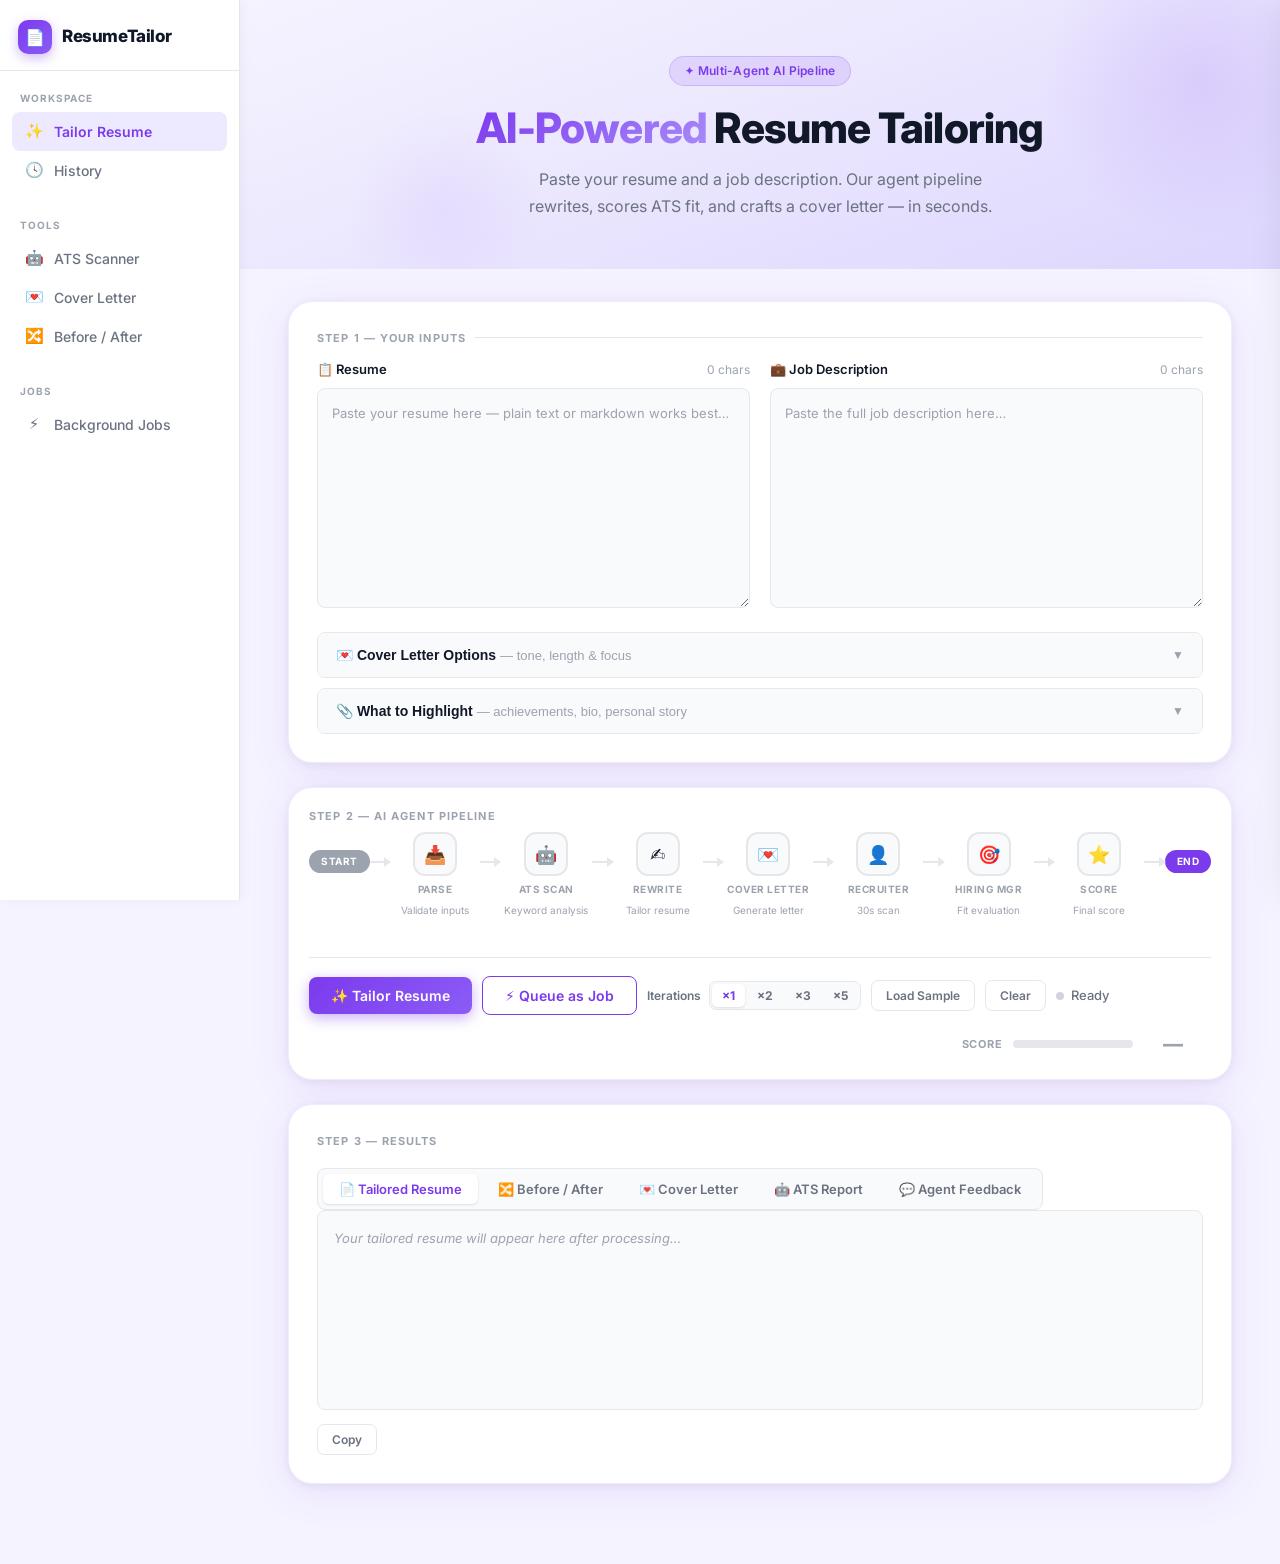
==== static/index.html @ a5aa5a24 "add" ====
<!DOCTYPE html>
<html lang="en">
<head>
  <meta charset="UTF-8" />
  <meta name="viewport" content="width=device-width, initial-scale=1.0" />
  <title>Resume Tailor — AI-Powered</title>
  <link rel="preconnect" href="https://fonts.googleapis.com" />
  <link href="https://fonts.googleapis.com/css2?family=Inter:wght@400;500;600;700;800&display=swap" rel="stylesheet" />
  <link rel="stylesheet" href="/static/style.css" />
  <style>
    /* Section label */
    .section-label { font-size: 11px; font-weight: 700; color: var(--text-3); text-transform: uppercase; letter-spacing: .1em; margin-bottom: 14px; display: flex; align-items: center; gap: 8px; }
    .section-label::after { content: ''; flex: 1; height: 1px; background: var(--border); }

    /* Input grid */
    .input-grid { display: grid; grid-template-columns: 1fr 1fr; gap: 20px; }
    .input-block { display: flex; flex-direction: column; gap: 8px; }
    .input-label { font-size: 13px; font-weight: 600; color: var(--text); display: flex; align-items: center; gap: 6px; }
    .input-hint { font-size: 12px; color: var(--text-3); margin-left: auto; font-weight: 400; }
    textarea {
      width: 100%; min-height: 220px; border: 1.5px solid var(--border); border-radius: var(--radius-sm);
      padding: 14px; font-size: 13px; font-family: inherit; line-height: 1.65; resize: vertical;
      transition: border-color .2s, box-shadow .2s; color: var(--text); background: var(--surface);
    }
    textarea:focus { outline: none; border-color: var(--border-focus); box-shadow: 0 0 0 3px rgba(79,70,229,.1); background: var(--white); }
    textarea::placeholder { color: var(--text-3); }
    textarea.invalid { border-color: var(--danger); }
    .char-hint { font-size: 11px; color: var(--text-3); text-align: right; }
    .field-error { font-size: 12px; color: var(--danger); font-weight: 500; }

    /* Materials accordion */
    .accordion { border: 1.5px solid var(--border); border-radius: var(--radius-sm); overflow: hidden; }
    .accordion-trigger {
      width: 100%; padding: 14px 18px; background: var(--surface);
      display: flex; align-items: center; justify-content: space-between;
      font-size: 14px; font-weight: 600; color: var(--text); cursor: pointer;
      border: none; text-align: left; transition: background .15s;
    }
    .accordion-trigger:hover { background: #ECEEF1; }
    .accordion-trigger .chevron { transition: transform .25s; font-size: 12px; color: var(--text-3); }
    .accordion-trigger.open .chevron { transform: rotate(180deg); }
    .accordion-body { display: none; padding: 16px 18px; border-top: 1px solid var(--border); background: var(--white); }
    .accordion-body.open { display: block; }
    .accordion-body textarea { min-height: 140px; }
    .materials-hint { font-size: 12px; color: var(--text-2); margin-bottom: 10px; line-height: 1.6; }

    /* Action bar */
    .action-bar { display: flex; align-items: center; gap: 14px; flex-wrap: wrap; }
    .action-bar-left { display: flex; align-items: center; gap: 10px; }
    .action-bar-right { margin-left: auto; display: flex; align-items: center; gap: 20px; }

    /* Status pill */
    .status-pill { display: flex; align-items: center; gap: 7px; font-size: 13px; font-weight: 500; color: var(--text-2); }
    .dot { width: 8px; height: 8px; border-radius: 50%; background: #D1D5DB; flex-shrink: 0; }
    .dot.running { background: var(--warning); animation: pulse 1s infinite; }
    .dot.done    { background: var(--success); }
    .dot.error   { background: var(--danger); }
    @keyframes pulse { 0%,100%{opacity:1} 50%{opacity:.35} }

    /* Score widget */
    .score-widget { display: flex; align-items: center; gap: 10px; }
    .score-widget-label { font-size: 11px; font-weight: 700; color: var(--text-3); text-transform: uppercase; letter-spacing: .08em; white-space: nowrap; }
    .score-track { width: 120px; height: 8px; background: var(--border); border-radius: 999px; overflow: hidden; }
    .score-fill { height: 100%; border-radius: 999px; transition: width .6s cubic-bezier(.4,0,.2,1), background .4s; }
    .score-num { font-size: 20px; font-weight: 800; min-width: 40px; text-align: right; }

    /* Pipeline */
    .pipeline-strip { display: flex; align-items: center; overflow-x: auto; padding: 4px 0 8px; gap: 0; scrollbar-width: none; }
    .pipeline-strip::-webkit-scrollbar { display: none; }
    .pnode { display: flex; flex-direction: column; align-items: center; gap: 6px; min-width: 90px; }
    .picon {
      width: 44px; height: 44px; border-radius: 12px;
      display: flex; align-items: center; justify-content: center; font-size: 18px;
      border: 2px solid var(--border); background: var(--surface);
      transition: all .3s ease; position: relative;
    }
    .pnode.running .picon { border-color: var(--warning); background: #FFFBEB; animation: glow 1.2s infinite; }
    .pnode.done    .picon { border-color: var(--success); background: var(--success-light); }
    .pnode.error   .picon { border-color: var(--danger);  background: var(--danger-light); }
    @keyframes glow { 0%,100%{box-shadow:0 0 0 4px rgba(245,158,11,.15)} 50%{box-shadow:0 0 0 10px rgba(245,158,11,.06)} }
    .picon::after {
      content:''; position:absolute; top:-6px; right:-6px;
      width:16px; height:16px; border-radius:50%; font-size:9px;
      display:flex; align-items:center; justify-content:center; opacity:0; transition:opacity .2s;
    }
    .pnode.done  .picon::after { content:'✓'; background:var(--success); color:#fff; font-weight:800; opacity:1; display:flex; }
    .pnode.error .picon::after { content:'✕'; background:var(--danger);  color:#fff; font-weight:800; opacity:1; display:flex; }
    .plabel { font-size: 10px; font-weight: 700; color: var(--text-3); text-align: center; text-transform: uppercase; letter-spacing: .05em; transition: color .3s; }
    .psub   { font-size: 10px; color: var(--text-3); text-align: center; min-height: 28px; padding: 0 4px; line-height: 1.4; transition: color .3s; }
    .pnode.running .plabel, .pnode.running .psub { color: var(--warning); }
    .pnode.done    .plabel { color: var(--success); }
    .parrow { flex: 1; min-width: 16px; display: flex; align-items: center; padding-bottom: 40px; }
    .parrow-line { width: 100%; height: 2px; background: var(--border); position: relative; transition: background .4s; }
    .parrow-line.active { background: var(--success); }
    .parrow-line::after { content:''; position:absolute; right:-1px; top:50%; transform:translateY(-50%); border-top:5px solid transparent; border-bottom:5px solid transparent; border-left:7px solid var(--border); transition:border-left-color .4s; }
    .parrow-line.active::after { border-left-color: var(--success); }
    .pcap { font-size: 10px; font-weight: 700; color: #fff; background: #9CA3AF; padding: 4px 12px; border-radius: 999px; letter-spacing: .05em; margin-bottom: 40px; white-space: nowrap; }
    .pcap.end { background: var(--primary); }

    /* Results */
    .results-header { display: flex; align-items: center; justify-content: space-between; margin-bottom: 18px; flex-wrap: wrap; gap: 10px; }

    /* Tabs */
    .tabs { display: flex; gap: 4px; flex-wrap: wrap; background: var(--surface); padding: 5px; border-radius: var(--radius-sm); border: 1px solid var(--border); width: fit-content; }
    .tab { padding: 7px 16px; font-size: 13px; font-weight: 600; cursor: pointer; border-radius: 6px; color: var(--text-2); background: none; border: none; font-family: inherit; transition: all .15s; }
    .tab.active { background: var(--white); color: var(--primary); box-shadow: var(--shadow-sm); }
    .tab:hover:not(.active) { color: var(--text); }
    .tab-panel { display: none; }
    .tab-panel.active { display: flex; flex-direction: column; gap: 14px; }

    /* Full-height content box for resume output */
    #resumeOutput { min-height: 200px; }

    /* Skeleton loading */
    .skeleton { background: linear-gradient(90deg,var(--border) 25%,var(--surface) 50%,var(--border) 75%); background-size: 200% 100%; animation: shimmer 1.4s infinite; border-radius: 4px; }
    @keyframes shimmer { 0%{background-position:200% 0} 100%{background-position:-200% 0} }
    .skeleton-line { height: 14px; margin-bottom: 10px; }
    .skeleton-line.short { width: 40%; }

    /* ATS sections grid */
    .ats-sections { display: grid; grid-template-columns: 1fr 1fr; gap: 16px; }
    .ats-section-label { font-size: 11px; font-weight: 700; text-transform: uppercase; letter-spacing: .08em; color: var(--text-3); margin-bottom: 8px; }
    .ats-score-big { font-size: 48px; font-weight: 800; line-height: 1; }
    .ats-score-meta { font-size: 12px; color: var(--text-3); font-weight: 600; margin-top: 2px; }
    .ats-bar-wrap { flex: 1; }
    .ats-bar-track { height: 12px; background: var(--border); border-radius: 999px; overflow: hidden; margin-bottom: 6px; }
    .ats-bar-fill  { height: 100%; border-radius: 999px; transition: width .6s; }
    .ats-bar-msg   { font-size: 12px; color: var(--text-2); }

    /* Inline select */
    .inline-select {
      width: 100%; padding: 9px 12px; border: 1.5px solid var(--border); border-radius: var(--radius-sm);
      font-size: 13px; font-family: inherit; font-weight: 500; color: var(--text);
      background: var(--surface); cursor: pointer; transition: border-color .15s;
      appearance: none; background-image: url("data:image/svg+xml,%3Csvg xmlns='http://www.w3.org/2000/svg' width='12' height='12' viewBox='0 0 12 12'%3E%3Cpath fill='%239CA3AF' d='M6 8L1 3h10z'/%3E%3C/svg%3E");
      background-repeat: no-repeat; background-position: right 12px center;
    }
    .inline-select:focus { outline: none; border-color: var(--primary); box-shadow: 0 0 0 3px rgba(124,58,237,.1); }

    /* Inline text input */
    .inline-input {
      width: 100%; padding: 9px 12px; border: 1.5px solid var(--border); border-radius: var(--radius-sm);
      font-size: 13px; font-family: inherit; color: var(--text); background: var(--surface);
      transition: border-color .15s, box-shadow .15s; margin-top: 8px;
    }
    .inline-input:focus { outline: none; border-color: var(--primary); box-shadow: 0 0 0 3px rgba(124,58,237,.1); background: var(--white); }
    .inline-input::placeholder { color: var(--text-3); }

    /* Chip row */
    .chip-row { display: flex; flex-wrap: wrap; gap: 6px; margin-bottom: 8px; }
    .chip-btn {
      padding: 4px 12px; border-radius: 999px; font-size: 12px; font-weight: 600;
      border: 1.5px solid var(--border); background: var(--surface); color: var(--text-2);
      cursor: pointer; transition: all .15s; font-family: inherit;
    }
    .chip-btn:hover { background: var(--primary-light); color: var(--primary); border-color: rgba(124,58,237,.3); }

    /* Secondary button */
    .btn-secondary {
      background: var(--white); color: var(--primary);
      border: 1.5px solid var(--primary); box-shadow: none;
    }
    .btn-secondary:hover:not(:disabled) { background: var(--primary-light); transform: translateY(-1px); }

    /* Iterations control */
    .iter-ctrl { display: flex; align-items: center; gap: 8px; }
    .iter-label { font-size: 12px; font-weight: 600; color: var(--text-2); white-space: nowrap; }
    .seg-ctrl-sm {
      display: flex; background: var(--surface); border: 1.5px solid var(--border);
      border-radius: 7px; padding: 2px; gap: 2px;
    }
    .seg-sm {
      padding: 4px 10px; font-size: 12px; font-weight: 700; font-family: inherit;
      border: none; border-radius: 5px; cursor: pointer; color: var(--text-2);
      background: none; transition: all .15s;
    }
    .seg-sm.active { background: var(--white); color: var(--primary); box-shadow: var(--shadow-sm); }
    .seg-sm:hover:not(.active) { color: var(--text); }

    /* Iteration progress */
    .iter-progress { display: flex; align-items: center; gap: 10px; }
    .iter-progress span { font-size: 12px; font-weight: 700; color: var(--primary); }
    .iter-dots { display: flex; gap: 5px; }
    .iter-dot {
      width: 10px; height: 10px; border-radius: 50%;
      background: var(--border); border: 2px solid var(--border);
      transition: all .3s;
    }
    .iter-dot.done    { background: var(--primary); border-color: var(--primary); }
    .iter-dot.active  { background: var(--warning); border-color: var(--warning); animation: pulse 1s infinite; }
    .iter-dot.running { background: var(--warning); border-color: var(--warning); animation: pulse 1s infinite; }
    .iter-dot.pending { background: var(--border); border-color: var(--border); }
    .iter-progress-label { font-size: 12px; font-weight: 700; color: var(--primary); white-space: nowrap; }
    .iter-progress-dots { display: flex; gap: 5px; align-items: center; }

    /* Jobs panel */
    .jobs-panel {
      position: fixed; right: 0; top: 0; height: 100vh; width: 380px;
      background: var(--white); z-index: 600;
      box-shadow: -8px 0 40px rgba(0,0,0,.12);
      display: flex; flex-direction: column;
      transform: translateX(105%); transition: transform .3s cubic-bezier(.4,0,.2,1);
    }
    .jobs-panel.open { transform: translateX(0); }
    .jobs-overlay {
      display: none; position: fixed; inset: 0; background: rgba(0,0,0,.25);
      z-index: 590; backdrop-filter: blur(2px);
    }
    .jobs-overlay.open { display: block; }
    .jobs-panel-head {
      display: flex; align-items: center; justify-content: space-between;
      padding: 20px 20px 16px; border-bottom: 1px solid var(--border); flex-shrink: 0;
    }
    .jobs-list { flex: 1; overflow-y: auto; padding: 14px; display: flex; flex-direction: column; gap: 10px; }
    .jobs-empty { font-size: 13px; color: var(--text-3); text-align: center; padding: 40px 0; }
    .jobs-badge {
      margin-left: auto; background: var(--primary); color: #fff;
      font-size: 11px; font-weight: 700; padding: 1px 7px; border-radius: 999px;
    }

    /* Job card */
    .job-card {
      border: 1.5px solid var(--border); border-radius: var(--radius-sm);
      padding: 12px 14px; display: flex; flex-direction: column; gap: 8px;
      transition: border-color .15s;
    }
    .job-card.running { border-color: var(--warning); }
    .job-card.done    { border-color: var(--primary); }
    .job-card.failed  { border-color: var(--danger); }
    .job-card-head { display: flex; align-items: center; gap: 8px; }
    .job-status-dot { width: 8px; height: 8px; border-radius: 50%; flex-shrink: 0; }
    .job-status-dot.queued    { background: #9CA3AF; }
    .job-status-dot.running   { background: var(--warning); animation: pulse 1s infinite; }
    .job-status-dot.done      { background: var(--primary); }
    .job-status-dot.failed    { background: var(--danger); }
    .job-status-dot.cancelled { background: #9CA3AF; }
    .job-label { font-size: 12px; font-weight: 600; color: var(--text); flex: 1; overflow: hidden; text-overflow: ellipsis; white-space: nowrap; }
    .job-dismiss { background: none; border: none; cursor: pointer; color: var(--text-3); font-size: 13px; padding: 0 2px; }
    .job-dismiss:hover { color: var(--text); }
    .job-meta { font-size: 11px; color: var(--text-3); display: flex; gap: 10px; flex-wrap: wrap; }
    .job-iter-track { height: 4px; background: var(--border); border-radius: 999px; overflow: hidden; }
    .job-iter-fill  { height: 100%; background: var(--primary); border-radius: 999px; transition: width .4s; }
    .job-score { font-size: 13px; font-weight: 800; color: var(--primary); }
    .job-error { font-size: 11px; color: var(--danger); }
    .job-time  { font-size: 11px; color: var(--text-3); }
    .job-actions { display: flex; gap: 6px; }

    /* Score tier */
    .score-tier {
      font-size: 11px; font-weight: 700; padding: 2px 9px; border-radius: 999px;
      letter-spacing: .04em; white-space: nowrap;
    }
    .tier-weak   { background: var(--danger-light);  color: #991B1B; }
    .tier-fair   { background: var(--warning-light); color: #92400E; }
    .tier-good   { background: #DCFCE7; color: #166534; }
    .tier-strong { background: var(--success-light); color: #065F46; }

    /* Mobile hamburger */
    .hamburger {
      display: none; position: fixed; top: 14px; left: 14px; z-index: 500;
      width: 40px; height: 40px; border-radius: var(--radius-sm);
      background: var(--white); border: 1px solid var(--border);
      box-shadow: var(--shadow-sm); cursor: pointer;
      align-items: center; justify-content: center; font-size: 18px;
    }
    .sidebar-overlay {
      display: none; position: fixed; inset: 0; background: rgba(0,0,0,.3);
      z-index: 190; backdrop-filter: blur(2px);
    }
    .sidebar-overlay.open { display: block; }

    @media (max-width: 900px) {
      .hamburger { display: flex; }
      .sidebar { transform: translateX(-100%); transition: transform .25s; }
      .sidebar.open { transform: translateX(0); }
    }

    @media (max-width: 768px) {
      .input-grid, .ats-sections { grid-template-columns: 1fr; }
      .page { padding: 20px 16px 60px; }
    }

    /* ── PDF Modal ── */
    .modal-backdrop {
      display: none;
      position: fixed; inset: 0; z-index: 1000;
      background: rgba(0,0,0,.45);
      backdrop-filter: blur(3px);
      align-items: center; justify-content: center;
    }
    .modal-backdrop.open { display: flex; }

    .modal-box {
      background: var(--white);
      border-radius: var(--radius-xl);
      box-shadow: 0 24px 64px rgba(0,0,0,.18);
      width: 560px; max-width: calc(100vw - 32px);
      overflow: hidden;
      animation: modalIn .2s ease;
    }
    @keyframes modalIn { from { transform: translateY(12px); opacity:0; } to { transform: none; opacity:1; } }

    .modal-header {
      display: flex; align-items: center; justify-content: space-between;
      padding: 20px 24px 16px;
      border-bottom: 1px solid var(--border);
    }
    .modal-title { font-size: 16px; font-weight: 700; color: var(--text); }
    .modal-close {
      width: 30px; height: 30px; border-radius: 8px;
      background: none; border: none; cursor: pointer;
      font-size: 14px; color: var(--text-3);
      display: flex; align-items: center; justify-content: center;
      transition: background .15s;
    }
    .modal-close:hover { background: var(--surface); color: var(--text); }

    .modal-body { padding: 20px 24px; }
    .modal-footer {
      display: flex; justify-content: flex-end; gap: 10px;
      padding: 14px 24px;
      border-top: 1px solid var(--border);
      background: var(--surface);
    }

    .opt-grid { display: grid; grid-template-columns: 1fr 1fr; gap: 20px; }
    .opt-block { display: flex; flex-direction: column; gap: 8px; }
    .opt-label { font-size: 12px; font-weight: 700; color: var(--text-2); text-transform: uppercase; letter-spacing: .06em; }

    /* Style cards */
    .style-cards { display: flex; gap: 10px; }
    .style-card {
      flex: 1; display: flex; flex-direction: column; align-items: center; gap: 6px;
      padding: 10px 8px; border-radius: var(--radius-sm);
      border: 2px solid var(--border); cursor: pointer;
      font-size: 12px; font-weight: 600; color: var(--text-2);
      transition: all .15s;
    }
    .style-card:hover { border-color: var(--primary); color: var(--primary); }
    .style-card.active { border-color: var(--primary); color: var(--primary); background: var(--primary-light); }
    .style-preview {
      width: 48px; height: 36px; border-radius: 4px;
      border: 1px solid var(--border);
    }
    .classic-prev { background: linear-gradient(to bottom, #EEF2FF 30%, white 30%); }
    .modern-prev  { background: linear-gradient(to bottom, #EDE9FE 30%, white 30%); }
    .minimal-prev { background: linear-gradient(to bottom, #F3F4F6 30%, white 30%); }

    /* Color swatches */
    .color-swatches { display: flex; flex-wrap: wrap; gap: 8px; align-items: center; }
    .swatch {
      width: 28px; height: 28px; border-radius: 50%;
      cursor: pointer; border: 2.5px solid transparent;
      transition: transform .15s, border-color .15s;
      flex-shrink: 0;
    }
    .swatch:hover { transform: scale(1.15); }
    .swatch.active { border-color: var(--text); transform: scale(1.1); }
    .swatch-custom {
      background: linear-gradient(135deg, #ff0080, #ff8c00, #40e0d0);
      position: relative; overflow: hidden;
    }
    .swatch-custom input[type="color"] {
      position: absolute; inset: 0; opacity: 0; cursor: pointer; width: 100%; height: 100%;
    }

    /* Segmented control */
    .seg-ctrl {
      display: flex; background: var(--surface); border: 1.5px solid var(--border);
      border-radius: var(--radius-sm); padding: 3px; gap: 2px;
    }
    .seg {
      flex: 1; padding: 5px 4px; font-size: 12px; font-weight: 600; font-family: inherit;
      border: none; border-radius: 5px; cursor: pointer; color: var(--text-2);
      background: none; transition: all .15s;
    }
    .seg:hover:not(.active) { color: var(--text); background: rgba(0,0,0,.04); }
    .seg.active { background: var(--white); color: var(--primary); box-shadow: var(--shadow-sm); }
  </style>
</head>
<body>

<button class="hamburger" onclick="toggleSidebar()" aria-label="Menu">☰</button>
<div class="sidebar-overlay" id="sidebarOverlay" onclick="toggleSidebar()"></div>

<!-- Sidebar -->
<aside class="sidebar" id="mainSidebar">
  <a class="sidebar-logo" href="/">
    <div class="sidebar-logo-icon">📄</div>
    ResumeTailor
  </a>

  <div class="sidebar-section">
    <div class="sidebar-section-label">Workspace</div>
    <a href="/" class="sidebar-link active">
      <span class="icon">✨</span> Tailor Resume
    </a>
    <a href="/history-page" class="sidebar-link">
      <span class="icon">🕓</span> History
    </a>
  </div>

  <div class="sidebar-section">
    <div class="sidebar-section-label">Tools</div>
    <div class="sidebar-link">
      <span class="icon">🤖</span> ATS Scanner
    </div>
    <div class="sidebar-link">
      <span class="icon">💌</span> Cover Letter
    </div>
    <div class="sidebar-link">
      <span class="icon">🔀</span> Before / After
    </div>
  </div>

  <div class="sidebar-section">
    <div class="sidebar-section-label">Jobs</div>
    <div class="sidebar-link" onclick="toggleJobsPanel()" id="jobsSidebarLink">
      <span class="icon">⚡</span> Background Jobs
      <span class="jobs-badge" id="jobsBadge" style="display:none;">0</span>
    </div>
  </div>
</aside>

<!-- Main -->
<div class="main">

  <!-- Hero -->
  <div class="hero-section">
    <div class="hero-badge">✦ Multi-Agent AI Pipeline</div>
    <h1 class="hero-title">
      <span class="gradient">AI-Powered</span> Resume Tailoring
    </h1>
    <p class="hero-sub">Paste your resume and a job description. Our agent pipeline rewrites, scores ATS fit, and crafts a cover letter — in seconds.</p>
  </div>

  <div class="page-content">

  <!-- Inputs -->
  <div class="card">
    <div class="section-label">Step 1 — Your Inputs</div>
    <div class="input-grid">
      <div class="input-block">
        <label class="input-label">
          📋 Resume
          <span class="input-hint" id="resumeCount">0 chars</span>
        </label>
        <textarea id="resumeInput" placeholder="Paste your resume here — plain text or markdown works best…" oninput="countChars('resumeInput','resumeCount')"></textarea>
        <span class="field-error" id="resumeErr"></span>
      </div>
      <div class="input-block">
        <label class="input-label">
          💼 Job Description
          <span class="input-hint" id="jdCount">0 chars</span>
        </label>
        <textarea id="jdInput" placeholder="Paste the full job description here…" oninput="countChars('jdInput','jdCount')"></textarea>
        <span class="field-error" id="jdErr"></span>
      </div>
    </div>

    <div style="margin-top: 16px; display:flex; flex-direction:column; gap:10px;">

      <!-- Cover letter intent -->
      <div class="accordion">
        <button class="accordion-trigger" id="clTrigger" onclick="toggleAccordion('clTrigger','clBody')">
          <span>💌 Cover Letter Options <span style="font-weight:400;color:var(--text-3);font-size:13px;">— tone, length & focus</span></span>
          <span class="chevron">▼</span>
        </button>
        <div class="accordion-body" id="clBody">
          <div style="display:grid;grid-template-columns:1fr 1fr;gap:14px;margin-bottom:12px;">
            <div class="input-block">
              <label class="input-label">Tone</label>
              <select id="clTone" class="inline-select">
                <option value="professional">Professional</option>
                <option value="conversational">Conversational</option>
                <option value="concise">Concise &amp; Direct</option>
              </select>
            </div>
            <div class="input-block">
              <label class="input-label">Length</label>
              <select id="clLength" class="inline-select">
                <option value="standard">Standard (200–300 words)</option>
                <option value="brief">Brief (150–200 words)</option>
                <option value="detailed">Detailed (350–450 words)</option>
              </select>
            </div>
          </div>
          <div class="input-block">
            <label class="input-label">What to Emphasize <span class="input-hint">optional</span></label>
            <div class="chip-row" id="emphasisChips">
              <button class="chip-btn" onclick="addEmphasis('Leadership experience')">Leadership experience</button>
              <button class="chip-btn" onclick="addEmphasis('Cost savings & efficiency')">Cost savings</button>
              <button class="chip-btn" onclick="addEmphasis('Remote work track record')">Remote work</button>
              <button class="chip-btn" onclick="addEmphasis('Cross-functional collaboration')">Cross-functional</button>
              <button class="chip-btn" onclick="addEmphasis('Technical depth & architecture')">Technical depth</button>
            </div>
            <input type="text" id="emphasisInput" class="inline-input" placeholder="e.g. My experience scaling systems to 10M users…" maxlength="300">
          </div>
        </div>
      </div>

      <!-- Additional materials -->
      <div class="accordion">
        <button class="accordion-trigger" id="matTrigger" onclick="toggleAccordion('matTrigger','matBody')">
          <span>📎 What to Highlight <span style="font-weight:400;color:var(--text-3);font-size:13px;">— achievements, bio, personal story</span></span>
          <span class="chevron">▼</span>
        </button>
        <div class="accordion-body" id="matBody">
          <div class="chip-row" style="margin-bottom:10px;">
            <button class="chip-btn" onclick="addMaterial('I led a team that reduced infrastructure costs by 40%.')">Cost reduction</button>
            <button class="chip-btn" onclick="addMaterial('I have 5 years of experience leading distributed teams across 3 time zones.')">Team leadership</button>
            <button class="chip-btn" onclick="addMaterial('My work was featured in TechCrunch and scaled to 1M users in 6 months.')">Notable achievement</button>
          </div>
          <textarea id="materialsInput" placeholder="Add anything that helps personalize your cover letter: a short bio, career highlights, personal statement, or specific achievements…" oninput="countChars('materialsInput','matCount')"></textarea>
          <div class="char-hint" id="matCount" style="margin-top:5px;">0 chars</div>
        </div>
      </div>

    </div>
  </div>

  <!-- Pipeline -->
  <div class="card card-sm">
    <div style="display:flex;align-items:center;justify-content:space-between;margin-bottom:4px;">
      <div class="section-label" style="margin-bottom:0;">Step 2 — AI Agent Pipeline</div>
      <div class="iter-progress" id="iterProgress" style="display:none;">
        <span id="iterProgressText"></span>
        <div class="iter-dots" id="iterDots"></div>
      </div>
    </div>
    <div class="pipeline-strip">
      <div class="pcap">START</div>
      <div class="parrow"><div class="parrow-line" id="arrow-0"></div></div>
      <div class="pnode" id="node-parse_inputs">
        <div class="picon">📥</div>
        <div class="plabel">Parse</div>
        <div class="psub" id="sub-parse_inputs">Validate inputs</div>
      </div>
      <div class="parrow"><div class="parrow-line" id="arrow-1"></div></div>
      <div class="pnode" id="node-ats_simulate">
        <div class="picon">🤖</div>
        <div class="plabel">ATS Scan</div>
        <div class="psub" id="sub-ats_simulate">Keyword analysis</div>
      </div>
      <div class="parrow"><div class="parrow-line" id="arrow-2"></div></div>
      <div class="pnode" id="node-rewrite_resume">
        <div class="picon">✍️</div>
        <div class="plabel">Rewrite</div>
        <div class="psub" id="sub-rewrite_resume">Tailor resume</div>
      </div>
      <div class="parrow"><div class="parrow-line" id="arrow-3"></div></div>
      <div class="pnode" id="node-write_cover_letter">
        <div class="picon">💌</div>
        <div class="plabel">Cover Letter</div>
        <div class="psub" id="sub-write_cover_letter">Generate letter</div>
      </div>
      <div class="parrow"><div class="parrow-line" id="arrow-4"></div></div>
      <div class="pnode" id="node-recruiter_review">
        <div class="picon">👤</div>
        <div class="plabel">Recruiter</div>
        <div class="psub" id="sub-recruiter_review">30s scan</div>
      </div>
      <div class="parrow"><div class="parrow-line" id="arrow-5"></div></div>
      <div class="pnode" id="node-hiring_manager_review">
        <div class="picon">🎯</div>
        <div class="plabel">Hiring Mgr</div>
        <div class="psub" id="sub-hiring_manager_review">Fit evaluation</div>
      </div>
      <div class="parrow"><div class="parrow-line" id="arrow-6"></div></div>
      <div class="pnode" id="node-score_output">
        <div class="picon">⭐</div>
        <div class="plabel">Score</div>
        <div class="psub" id="sub-score_output">Final score</div>
      </div>
      <div class="parrow"><div class="parrow-line" id="arrow-7"></div></div>
      <div class="pcap end">END</div>
    </div>

    <div class="action-bar" style="margin-top: 18px; padding-top: 18px; border-top: 1px solid var(--border);">
      <div class="action-bar-left">
        <button class="btn btn-primary" id="tailorBtn" onclick="tailor()">✨ Tailor Resume</button>
        <button class="btn btn-secondary" id="queueBtn" onclick="queueJob()" title="Run in background — lets you start another job simultaneously">⚡ Queue as Job</button>
        <div class="iter-ctrl">
          <span class="iter-label">Iterations</span>
          <div class="seg-ctrl-sm">
            <button class="seg-sm active" data-val="1" onclick="selectIter(this)">×1</button>
            <button class="seg-sm" data-val="2" onclick="selectIter(this)">×2</button>
            <button class="seg-sm" data-val="3" onclick="selectIter(this)">×3</button>
            <button class="seg-sm" data-val="5" onclick="selectIter(this)">×5</button>
          </div>
          <input type="hidden" id="iterCount" value="1">
        </div>
        <button class="btn btn-ghost btn-sm" onclick="loadSample()">Load Sample</button>
        <button class="btn btn-ghost btn-sm" onclick="clearAll()">Clear</button>
        <div class="status-pill"><div class="dot" id="statusDot"></div><span id="statusText">Ready</span></div>
      </div>
      <div class="action-bar-right">
        <div class="score-widget">
          <span class="score-widget-label">Score</span>
          <div class="score-track"><div class="score-fill" id="scoreBar" style="width:0;background:var(--border);"></div></div>
          <div class="score-num" id="scoreLabel" style="color:var(--text-3);">—</div>
          <span class="score-tier" id="scoreTier"></span>
        </div>
      </div>
    </div>
  </div>

  <!-- Results -->
  <div class="card" id="resultsCard">
    <div class="results-header">
      <div class="section-label" style="margin-bottom:0;">Step 3 — Results</div>
      <div style="display:flex;gap:8px;align-items:center;">
        <!-- Buttons are hidden until results arrive -->
        <button class="btn btn-ghost btn-sm" id="dlResumeBtn" onclick="dlResume()" disabled style="display:none;">⬇ Resume PDF</button>
        <button class="btn btn-ghost btn-sm" id="dlCoverBtn"  onclick="dlCover()"  disabled style="display:none;">⬇ Cover Letter PDF</button>
      </div>
    </div>

    <div class="tabs">
      <button class="tab active" onclick="switchTab('resume')">📄 Tailored Resume</button>
      <button class="tab" onclick="switchTab('diff')">🔀 Before / After</button>
      <button class="tab" onclick="switchTab('cover')">💌 Cover Letter</button>
      <button class="tab" onclick="switchTab('ats')">🤖 ATS Report</button>
      <button class="tab" onclick="switchTab('feedback')">💬 Agent Feedback</button>
    </div>

    <div class="tab-panel active" id="panel-resume">
      <div class="content-box empty" id="resumeOutput">Your tailored resume will appear here after processing…</div>
      <div class="btn-row">
        <button class="btn btn-ghost btn-sm" onclick="copyToClipboard(document.getElementById('resumeOutput').textContent,'fb-resume')">Copy</button>
        <span class="copy-fb" id="fb-resume"></span>
      </div>
    </div>

    <div class="tab-panel" id="panel-diff">
      <div class="diff-cols">
        <div>
          <div class="diff-col-head before">✕ Original</div>
          <div class="diff-box" id="diffBefore"><span style="color:var(--text-3);font-style:italic;">Original will appear here…</span></div>
        </div>
        <div>
          <div class="diff-col-head after">✓ Tailored</div>
          <div class="diff-box" id="diffAfter"><span style="color:var(--text-3);font-style:italic;">Tailored will appear here…</span></div>
        </div>
      </div>
    </div>

    <div class="tab-panel" id="panel-cover">
      <div class="content-box empty" id="coverOutput">Your cover letter will appear here after processing…</div>
      <div class="btn-row">
        <button class="btn btn-ghost btn-sm" onclick="copyToClipboard(document.getElementById('coverOutput').textContent,'fb-cover')">Copy</button>
        <span class="copy-fb" id="fb-cover"></span>
      </div>
    </div>

    <div class="tab-panel" id="panel-ats">
      <div id="atsOutput"><div class="empty-panel"><div class="eicon">🤖</div><p>ATS report will appear after processing…</p></div></div>
    </div>

    <div class="tab-panel" id="panel-feedback">
      <div id="feedbackOutput"><div class="empty-panel"><div class="eicon">💬</div><p>Agent feedback will appear after processing…</p></div></div>
    </div>
  </div>

  </div><!-- /page-content -->
</div><!-- /main -->

<!-- Jobs Panel -->
<div class="jobs-panel" id="jobsPanel">
  <div class="jobs-panel-head">
    <div style="font-size:15px;font-weight:700;">⚡ Background Jobs</div>
    <button class="modal-close" onclick="toggleJobsPanel()">✕</button>
  </div>
  <div class="jobs-list" id="jobsList">
    <div class="jobs-empty">No jobs yet. Click "Queue as Job" to run in the background.</div>
  </div>
</div>
<div class="jobs-overlay" id="jobsOverlay" onclick="toggleJobsPanel()"></div>

<!-- PDF Options Modal -->
<div class="modal-backdrop" id="pdfModal" onclick="if(event.target===this)closePDFModal()">
  <div class="modal-box">
    <div class="modal-header">
      <div class="modal-title">📄 PDF Export Options</div>
      <button class="modal-close" onclick="closePDFModal()">✕</button>
    </div>

    <div class="modal-body">
      <div class="opt-grid">

        <div class="opt-block">
          <label class="opt-label">Style</label>
          <div class="style-cards" id="styleCards">
            <div class="style-card active" data-val="classic" onclick="selectStyle(this)">
              <div class="style-preview classic-prev"></div>
              <span>Classic</span>
            </div>
            <div class="style-card" data-val="modern" onclick="selectStyle(this)">
              <div class="style-preview modern-prev"></div>
              <span>Modern</span>
            </div>
            <div class="style-card" data-val="minimal" onclick="selectStyle(this)">
              <div class="style-preview minimal-prev"></div>
              <span>Minimal</span>
            </div>
          </div>
          <input type="hidden" id="pdfStyle" value="classic">
        </div>

        <div class="opt-block">
          <label class="opt-label">Accent Color</label>
          <div class="color-swatches">
            <div class="swatch active" data-color="#4F46E5" style="background:#4F46E5" onclick="selectColor(this)" title="Indigo"></div>
            <div class="swatch" data-color="#7C3AED" style="background:#7C3AED" onclick="selectColor(this)" title="Violet"></div>
            <div class="swatch" data-color="#0F766E" style="background:#0F766E" onclick="selectColor(this)" title="Teal"></div>
            <div class="swatch" data-color="#B45309" style="background:#B45309" onclick="selectColor(this)" title="Amber"></div>
            <div class="swatch" data-color="#DC2626" style="background:#DC2626" onclick="selectColor(this)" title="Crimson"></div>
            <div class="swatch" data-color="#1D4ED8" style="background:#1D4ED8" onclick="selectColor(this)" title="Blue"></div>
            <div class="swatch swatch-custom" title="Custom">
              <input type="color" id="pdfAccentColor" value="#4F46E5" oninput="syncCustomColor(this)">
            </div>
          </div>
        </div>

        <div class="opt-block">
          <label class="opt-label">Page Size</label>
          <div class="seg-ctrl">
            <button class="seg active" data-val="A4" onclick="selectSeg(this,'pdfPageSize')">A4</button>
            <button class="seg" data-val="Letter" onclick="selectSeg(this,'pdfPageSize')">Letter</button>
          </div>
          <input type="hidden" id="pdfPageSize" value="A4">
        </div>

        <div class="opt-block">
          <label class="opt-label">Margins</label>
          <div class="seg-ctrl">
            <button class="seg" data-val="narrow" onclick="selectSeg(this,'pdfMargin')">Narrow</button>
            <button class="seg active" data-val="normal" onclick="selectSeg(this,'pdfMargin')">Normal</button>
            <button class="seg" data-val="wide" onclick="selectSeg(this,'pdfMargin')">Wide</button>
          </div>
          <input type="hidden" id="pdfMargin" value="normal">
        </div>

        <div class="opt-block">
          <label class="opt-label">Pages</label>
          <div class="seg-ctrl">
            <button class="seg active" data-val="0" onclick="selectSeg(this,'pdfMaxPages')">Auto</button>
            <button class="seg" data-val="1" onclick="selectSeg(this,'pdfMaxPages')">1 page</button>
            <button class="seg" data-val="2" onclick="selectSeg(this,'pdfMaxPages')">2 pages</button>
            <button class="seg" data-val="3" onclick="selectSeg(this,'pdfMaxPages')">3 pages</button>
          </div>
          <input type="hidden" id="pdfMaxPages" value="0">
          <div style="font-size:11px;color:var(--text-3);margin-top:4px;line-height:1.5;">Auto shrinks font to fit the selected limit.</div>
        </div>

        <div class="opt-block" style="grid-column:1/-1">
          <label class="opt-label">Font Size — <span id="fontScaleLabel">100%</span></label>
          <input type="range" id="pdfFontScale" min="0.8" max="1.3" step="0.05" value="1.0"
                 oninput="document.getElementById('fontScaleLabel').textContent=Math.round(this.value*100)+'%'"
                 style="width:100%;accent-color:var(--primary);">
          <div style="display:flex;justify-content:space-between;font-size:11px;color:var(--text-3);margin-top:4px;">
            <span>80%</span><span>100%</span><span>130%</span>
          </div>
        </div>

      </div>
    </div>

    <div class="modal-footer">
      <button class="btn btn-ghost btn-sm" onclick="closePDFModal()">Cancel</button>
      <button class="btn btn-primary" id="pdfConfirmBtn" onclick="confirmPDFDownload()">⬇ Download PDF</button>
    </div>
  </div>
</div>

<script src="/static/app.js"></script>
<script>
  // ── Re-tailor pre-fill (from history) ──
  (function() {
    const saved = localStorage.getItem('retailor');
    if (!saved) return;
    localStorage.removeItem('retailor');
    try {
      const { resume, jd } = JSON.parse(saved);
      if (resume) { document.getElementById('resumeInput').value = resume; countChars('resumeInput','resumeCount'); }
      if (jd)     { document.getElementById('jdInput').value = jd;         countChars('jdInput','jdCount'); }
    } catch(e) {}
  })();

  // ── Pipeline state ──
  const NODES = [
    { key: 'parse_inputs',          arrow: 'arrow-1', running: 'Parsing…' },
    { key: 'ats_simulate',          arrow: 'arrow-2', running: 'Scanning keywords…' },
    { key: 'rewrite_resume',        arrow: 'arrow-3', running: 'Rewriting resume…' },
    { key: 'write_cover_letter',    arrow: 'arrow-4', running: 'Writing cover letter…' },
    { key: 'recruiter_review',      arrow: 'arrow-5', running: 'Recruiter scanning…' },
    { key: 'hiring_manager_review', arrow: 'arrow-6', running: 'Evaluating fit…' },
    { key: 'score_output',          arrow: 'arrow-7', running: 'Scoring…' },
  ];
  const NODE_IDX = Object.fromEntries(NODES.map((n, i) => [n.key, i]));
  const DEFAULT_SUBS = {
    parse_inputs:'Validate inputs', ats_simulate:'Keyword analysis',
    rewrite_resume:'Tailor resume', write_cover_letter:'Generate letter',
    recruiter_review:'30s scan', hiring_manager_review:'Fit evaluation', score_output:'Final score',
  };

  let _lastResult = null;

  // ── Pipeline helpers ──
  function pipeReset() {
    NODES.forEach(n => {
      const el = document.getElementById('node-' + n.key);
      if (el) el.className = 'pnode';
      const sub = document.getElementById('sub-' + n.key);
      if (sub) sub.textContent = DEFAULT_SUBS[n.key];
    });
    for (let i = 0; i <= 7; i++) {
      const a = document.getElementById('arrow-' + i);
      if (a) a.classList.remove('active');
    }
  }

  function pipeStep(key, state, sublabel) {
    const el = document.getElementById('node-' + key);
    if (el) el.className = 'pnode ' + state;
    const sub = document.getElementById('sub-' + key);
    if (sub && sublabel) sub.textContent = sublabel;
    const idx = NODE_IDX[key];
    if (state === 'done' && idx !== undefined) {
      const a = document.getElementById(NODES[idx].arrow);
      if (a) a.classList.add('active');
    }
  }

  function pipeStart() {
    pipeReset();
    document.getElementById('arrow-0').classList.add('active');
    pipeStep('parse_inputs', 'running', 'Parsing…');
  }

  // ── UI helpers ──
  function setStatus(state, text) {
    document.getElementById('statusDot').className = 'dot ' + state;
    document.getElementById('statusText').textContent = text;
  }

  function renderScore(score) {
    document.getElementById('scoreBar').style.cssText = `width:${score}%;background:${scoreColor(score)};`;
    const lbl = document.getElementById('scoreLabel');
    lbl.textContent = score;
    lbl.style.color = scoreColor(score);

    const tier = document.getElementById('scoreTier');
    if (score >= 85)      { tier.textContent = 'Strong';      tier.className = 'score-tier tier-strong'; }
    else if (score >= 70) { tier.textContent = 'Competitive'; tier.className = 'score-tier tier-good'; }
    else if (score >= 50) { tier.textContent = 'Fair';        tier.className = 'score-tier tier-fair'; }
    else                  { tier.textContent = 'Weak';        tier.className = 'score-tier tier-weak'; }
  }

  function countChars(tid, cid) {
    document.getElementById(cid).textContent = document.getElementById(tid).value.length.toLocaleString() + ' chars';
  }

  function toggleAccordion(triggerId, bodyId) {
    document.getElementById(triggerId).classList.toggle('open');
    document.getElementById(bodyId).classList.toggle('open');
  }

  function toggleMaterials() { toggleAccordion('matTrigger', 'matBody'); }

  function addEmphasis(text) {
    const el = document.getElementById('emphasisInput');
    el.value = el.value ? el.value + '; ' + text : text;
  }

  function addMaterial(text) {
    const el = document.getElementById('materialsInput');
    el.value = el.value ? el.value + '\n' + text : text;
    countChars('materialsInput', 'matCount');
  }

  function toggleSidebar() {
    document.getElementById('mainSidebar').classList.toggle('open');
    document.getElementById('sidebarOverlay').classList.toggle('open');
  }

  function loadSample() {
    document.getElementById('resumeInput').value = `Jane Smith
jane@email.com | linkedin.com/in/janesmith | San Francisco, CA

SUMMARY
Software engineer with 5 years of experience building scalable backend systems in Python and Go. Led teams of 3–6 engineers and delivered projects serving 2M+ users.

EXPERIENCE
Senior Software Engineer — Acme Corp (2021–Present)
• Redesigned data pipeline, reducing processing time by 60%
• Mentored 4 junior engineers; ran weekly code reviews
• Led migration from monolith to microservices (Go, Kubernetes)

Software Engineer — Startup XYZ (2019–2021)
• Built REST APIs serving 500K daily requests (Python, FastAPI)
• Reduced infrastructure cost by 35% via autoscaling improvements

EDUCATION
B.S. Computer Science — UC Berkeley, 2019

SKILLS
Languages: Python, Go, TypeScript
Infrastructure: Kubernetes, Docker, AWS, Terraform
Databases: PostgreSQL, Redis, DynamoDB`;

    document.getElementById('jdInput').value = `Software Engineer — Backend Platform
TechCorp | San Francisco, CA (Hybrid)

We are looking for a Backend Platform Engineer to join our infrastructure team.

Responsibilities:
• Design and build highly available distributed systems
• Own services in Python or Go
• Partner with product and data teams to deliver new capabilities
• Participate in on-call rotation

Requirements:
• 4+ years of backend engineering experience
• Proficiency in Python or Go
• Experience with Kubernetes and cloud platforms (AWS/GCP)
• Strong understanding of system design and distributed systems
• Experience mentoring junior engineers preferred`;

    countChars('resumeInput', 'resumeCount');
    countChars('jdInput', 'jdCount');
  }

  function switchTab(name) {
    const names = ['resume','diff','cover','ats','feedback'];
    document.querySelectorAll('.tab').forEach((t, i) => t.classList.toggle('active', names[i] === name));
    document.querySelectorAll('.tab-panel').forEach(p => p.classList.toggle('active', p.id === 'panel-' + name));
  }

  // ── Client-side validation ──
  function validateInputs(resume, jd) {
    let ok = true;
    document.getElementById('resumeErr').textContent = '';
    document.getElementById('jdErr').textContent = '';
    document.getElementById('resumeInput').classList.remove('invalid');
    document.getElementById('jdInput').classList.remove('invalid');

    if (resume.length < 100) {
      document.getElementById('resumeErr').textContent = 'Resume must be at least 100 characters.';
      document.getElementById('resumeInput').classList.add('invalid');
      ok = false;
    }
    if (jd.length < 50) {
      document.getElementById('jdErr').textContent = 'Job description must be at least 50 characters.';
      document.getElementById('jdInput').classList.add('invalid');
      ok = false;
    }
    return ok;
  }

  // ── Iteration progress ──
  function onIterStart(data) {
    const bar = document.getElementById('iterProgress');
    if (!bar) return;
    bar.style.display = '';
    const txt = document.getElementById('iterProgressText');
    if (txt) txt.textContent = `Iter ${data.iteration}/${data.total}`;
    const dots = document.getElementById('iterDots');
    if (dots) {
      dots.innerHTML = Array.from({length: data.total}, (_, i) => {
        const cls = i < data.iteration - 1 ? 'iter-dot done' : (i === data.iteration - 1 ? 'iter-dot active' : 'iter-dot');
        return `<span class="${cls}"></span>`;
      }).join('');
    }
    pipeReset();
    pipeStep(NODES[0].key, 'running', NODES[0].running);
    setStatus('running', `Iteration ${data.iteration}/${data.total} — tailoring…`);
  }

  function onIterDone(data) {
    document.querySelectorAll('#iterDots .iter-dot.active').forEach(d => {
      d.classList.remove('active'); d.classList.add('done');
    });
  }

  // ── Progressive render on SSE node events ──
  function onNodeEvent(data) {
    const key = data.node;
    const idx = NODE_IDX[key];
    if (idx === undefined) return;

    let sub = 'Done';

    if (key === 'ats_simulate') {
      sub = `Score: ${data.ats_score} · ${data.missing} missing`;
      if (data.ats_report) renderATSPanel(data.ats_report, 'atsOutput');
    } else if (key === 'rewrite_resume') {
      if (data.tailored_resume) {
        const box = document.getElementById('resumeOutput');
        box.textContent = data.tailored_resume;
        box.classList.remove('empty');
        renderDiff(document.getElementById('resumeInput').value, data.tailored_resume, 'diffBefore', 'diffAfter');
      }
    } else if (key === 'write_cover_letter') {
      if (data.cover_letter) {
        const box = document.getElementById('coverOutput');
        box.textContent = data.cover_letter;
        box.classList.remove('empty');
      }
    } else if (key === 'recruiter_review') {
      if (data.recruiter_feedback) {
        // Partial feedback render — hiring manager not yet done
        renderFeedbackPanel(data.recruiter_feedback, {}, 'feedbackOutput');
      }
    } else if (key === 'hiring_manager_review') {
      if (data.hiring_manager_feedback) {
        // Hiring manager done — re-render with both
        const recruiter = _lastResult?.recruiter_feedback || {};
        renderFeedbackPanel(recruiter, data.hiring_manager_feedback, 'feedbackOutput');
      }
    } else if (key === 'score_output') {
      sub = `${data.final_score} / 100`;
      renderScore(data.final_score);
    }

    pipeStep(key, 'done', sub);
    if (idx + 1 < NODES.length) pipeStep(NODES[idx + 1].key, 'running', NODES[idx + 1].running);
  }

  // ── Full render on done event ──
  function renderResult(data) {
    _lastResult = data;

    const resumeBox = document.getElementById('resumeOutput');
    resumeBox.textContent = data.tailored_resume;
    resumeBox.classList.remove('empty');

    renderDiff(document.getElementById('resumeInput').value, data.tailored_resume, 'diffBefore', 'diffAfter');

    const coverBox = document.getElementById('coverOutput');
    coverBox.textContent = data.cover_letter;
    coverBox.classList.remove('empty');

    renderATSPanel(data.ats_report, 'atsOutput');
    renderFeedbackPanel(data.recruiter_feedback, data.hiring_manager_feedback, 'feedbackOutput');
    renderScore(data.final_score);

    // Enable export buttons only now
    const dlR = document.getElementById('dlResumeBtn');
    const dlC = document.getElementById('dlCoverBtn');
    dlR.style.display = '';
    dlC.style.display = '';
    dlR.disabled = false;
    dlC.disabled = false;
  }

  // ── PDF options modal ──
  let _pendingPDFContent = null;
  let _pendingPDFTitle   = null;

  function openPDFModal(content, title) {
    _pendingPDFContent = content;
    _pendingPDFTitle   = title;
    document.getElementById('pdfModal').classList.add('open');
  }

  function closePDFModal() {
    document.getElementById('pdfModal').classList.remove('open');
  }

  async function confirmPDFDownload() {
    const btn = document.getElementById('pdfConfirmBtn');
    btn.disabled = true;
    btn.textContent = 'Generating…';
    const opts = {
      style:        document.getElementById('pdfStyle').value,
      page_size:    document.getElementById('pdfPageSize').value,
      margin:       document.getElementById('pdfMargin').value,
      font_scale:   parseFloat(document.getElementById('pdfFontScale').value),
      accent_color: document.getElementById('pdfAccentColor').value,
      max_pages:    parseInt(document.getElementById('pdfMaxPages').value, 10),
    };
    try {
      await downloadPDFContent(_pendingPDFContent, _pendingPDFTitle, opts);
      closePDFModal();
    } finally {
      btn.disabled = false;
      btn.textContent = 'Download PDF';
    }
  }

  // ── PDF download ──
  async function dlResume() {
    if (!_lastResult) return;
    openPDFModal(_lastResult.tailored_resume, 'Tailored_Resume');
  }
  async function dlCover() {
    if (!_lastResult) return;
    openPDFModal(_lastResult.cover_letter, 'Cover_Letter');
  }

  // ── Main tailor ──
  async function tailor() {
    const resume   = document.getElementById('resumeInput').value.trim();
    const jd       = document.getElementById('jdInput').value.trim();
    const mats     = document.getElementById('materialsInput').value.trim();
    const clTone   = document.getElementById('clTone')?.value || 'professional';
    const clLength = document.getElementById('clLength')?.value || 'standard';
    const clEmph   = document.getElementById('emphasisInput')?.value.trim() || '';
    const iters    = parseInt(document.getElementById('iterCount').value, 10) || 1;

    if (!validateInputs(resume, jd)) return;

    document.getElementById('tailorBtn').disabled = true;
    document.getElementById('dlResumeBtn').style.display = 'none';
    document.getElementById('dlCoverBtn').style.display  = 'none';
    setStatus('running', 'Tailoring your resume…');
    pipeStart();
    _lastResult = null;

    try {
      const response = await fetch('/tailor-stream', {
        method: 'POST',
        headers: { 'Content-Type': 'application/json' },
        body: JSON.stringify({
          resume, job_description: jd, materials: mats,
          cover_letter_tone: clTone,
          cover_letter_length: clLength,
          cover_letter_emphasis: clEmph,
          iterations: iters,
        }),
      });
      if (!response.ok) {
        const e = await response.json().catch(() => ({}));
        throw new Error(e.detail || `Error ${response.status}`);
      }

      const reader = response.body.getReader();
      const dec = new TextDecoder();
      let buf = '';

      while (true) {
        const { done, value } = await reader.read();
        if (done) break;
        buf += dec.decode(value, { stream: true });
        const parts = buf.split('\n\n');
        buf = parts.pop();
        for (const part of parts) {
          if (!part.trim()) continue;
          let evt = 'message', dataStr = '';
          for (const line of part.split('\n')) {
            if (line.startsWith('event: ')) evt     = line.slice(7).trim();
            if (line.startsWith('data: '))  dataStr = line.slice(6).trim();
          }
          if (!dataStr) continue;
          const data = JSON.parse(dataStr);
          if      (evt === 'node')            onNodeEvent(data);
          else if (evt === 'iteration_start') onIterStart(data);
          else if (evt === 'iteration_done')  onIterDone(data);
          else if (evt === 'done')            { renderResult(data); setStatus('done', 'Done! Review your results below.'); }
          else if (evt === 'error')           throw new Error(data.message || 'Unknown error');
        }
      }
    } catch (err) {
      NODES.forEach(n => {
        const el = document.getElementById('node-' + n.key);
        if (el?.className.includes('running')) pipeStep(n.key, 'error', 'Failed');
      });
      setStatus('error', err.message);
    } finally {
      document.getElementById('tailorBtn').disabled = false;
    }
  }

  function clearAll() {
    ['resumeInput','jdInput','materialsInput','emphasisInput'].forEach(id => {
      const el = document.getElementById(id);
      if (el) { el.value = ''; el.classList.remove('invalid'); }
    });
    const clTone = document.getElementById('clTone');
    if (clTone) clTone.value = 'professional';
    const clLen = document.getElementById('clLength');
    if (clLen) clLen.value = 'standard';
    ['resumeErr','jdErr'].forEach(id => { const el = document.getElementById(id); if(el) el.textContent=''; });
    countChars('resumeInput','resumeCount');
    countChars('jdInput','jdCount');
    countChars('materialsInput','matCount');

    document.getElementById('resumeOutput').textContent = 'Your tailored resume will appear here after processing…';
    document.getElementById('resumeOutput').classList.add('empty');
    document.getElementById('coverOutput').textContent = 'Your cover letter will appear here after processing…';
    document.getElementById('coverOutput').classList.add('empty');
    document.getElementById('diffBefore').innerHTML = '<span style="color:var(--text-3);font-style:italic;">Original will appear here…</span>';
    document.getElementById('diffAfter').innerHTML  = '<span style="color:var(--text-3);font-style:italic;">Tailored will appear here…</span>';
    document.getElementById('atsOutput').innerHTML  = '<div class="empty-panel"><div class="eicon">🤖</div><p>ATS report will appear after processing…</p></div>';
    document.getElementById('feedbackOutput').innerHTML = '<div class="empty-panel"><div class="eicon">💬</div><p>Agent feedback will appear after processing…</p></div>';
    document.getElementById('scoreBar').style.cssText = 'width:0;background:var(--border);';
    document.getElementById('scoreLabel').textContent = '—';
    document.getElementById('scoreLabel').style.color = 'var(--text-3)';
    const tier = document.getElementById('scoreTier');
    if (tier) { tier.textContent = ''; tier.className = 'score-tier'; }
    document.getElementById('dlResumeBtn').style.display = 'none';
    document.getElementById('dlCoverBtn').style.display  = 'none';
    _lastResult = null;
    setStatus('', 'Ready');
    pipeReset();
    switchTab('resume');
  }

  // ── Iteration selector ──
  function selectIter(el) {
    document.querySelectorAll('.seg-sm').forEach(s => s.classList.remove('active'));
    el.classList.add('active');
    document.getElementById('iterCount').value = el.dataset.val;
  }

  // ── Jobs panel state ──
  let _jobsPollTimer = null;
  let _jobStreams = {};  // jobId -> EventSource

  function toggleJobsPanel() {
    const panel   = document.getElementById('jobsPanel');
    const overlay = document.getElementById('jobsOverlay');
    const open    = panel.classList.toggle('open');
    overlay.classList.toggle('open', open);
    if (open) {
      refreshJobs();
      _jobsPollTimer = setInterval(refreshJobs, 3000);
    } else {
      clearInterval(_jobsPollTimer);
      _jobsPollTimer = null;
    }
  }

  async function refreshJobs() {
    try {
      const res = await fetch('/jobs');
      if (!res.ok) return;
      const jobs = await res.json();
      renderJobsList(jobs);
      // Update badge
      const running = jobs.filter(j => j.status === 'running' || j.status === 'queued').length;
      const badge = document.getElementById('jobsBadge');
      if (badge) { badge.textContent = jobs.length; badge.style.display = jobs.length ? '' : 'none'; }
    } catch(e) {}
  }

  function renderJobsList(jobs) {
    const list = document.getElementById('jobsList');
    if (!jobs.length) {
      list.innerHTML = '<div class="jobs-empty">No jobs yet. Click "Queue as Job" to run in the background.</div>';
      return;
    }
    list.innerHTML = jobs.map(job => {
      const statusIcon = { queued: '⏳', running: '⚡', done: '✅', error: '❌' }[job.status] || '❓';
      const scoreHtml  = job.status === 'done' ? `<span class="job-score">${job.final_score}/100</span>` : '';
      const iterDots   = job.iterations > 1
        ? `<div class="iter-dots">${Array.from({length: job.iterations}, (_, i) => {
            const cls = i < job.current_iter ? 'iter-dot done' : (i === job.current_iter && job.status === 'running' ? 'iter-dot active' : 'iter-dot');
            return `<span class="${cls}"></span>`;
          }).join('')}</div>`
        : '';
      const errHtml = job.error ? `<div class="job-error">${job.error}</div>` : '';
      return `
        <div class="job-card" id="jcard-${job.id}">
          <div class="job-card-head">
            <span class="job-status-icon">${statusIcon}</span>
            <span class="job-label" title="${job.label}">${job.label}</span>
            ${scoreHtml}
            <button class="job-dismiss" onclick="dismissJob('${job.id}')" title="Remove">✕</button>
          </div>
          ${iterDots}
          ${errHtml}
          <div class="job-time">${job.created_at ? job.created_at.slice(0,16).replace('T',' ') : ''}</div>
        </div>`;
    }).join('');
  }

  async function queueJob() {
    const resume   = document.getElementById('resumeInput').value.trim();
    const jd       = document.getElementById('jdInput').value.trim();
    const mats     = document.getElementById('materialsInput').value.trim();
    const clTone   = document.getElementById('clTone')?.value || 'professional';
    const clLength = document.getElementById('clLength')?.value || 'standard';
    const clEmph   = document.getElementById('emphasisInput')?.value.trim() || '';
    const iters    = parseInt(document.getElementById('iterCount').value, 10) || 1;

    if (!validateInputs(resume, jd)) return;

    const btn = document.getElementById('queueBtn');
    btn.disabled = true;
    try {
      const res = await fetch('/tailor-job', {
        method: 'POST',
        headers: { 'Content-Type': 'application/json' },
        body: JSON.stringify({
          resume, job_description: jd, materials: mats,
          cover_letter_tone: clTone,
          cover_letter_length: clLength,
          cover_letter_emphasis: clEmph,
          iterations: iters,
        }),
      });
      if (!res.ok) { const e = await res.json().catch(()=>({})); throw new Error(e.detail || `Error ${res.status}`); }
      const job = await res.json();

      // Open panel and start polling
      const panel = document.getElementById('jobsPanel');
      if (!panel.classList.contains('open')) toggleJobsPanel();
      else refreshJobs();
    } catch(err) {
      alert('Failed to queue job: ' + err.message);
    } finally {
      btn.disabled = false;
    }
  }

  async function dismissJob(id) {
    try {
      await fetch('/jobs/' + id, { method: 'DELETE' });
      refreshJobs();
    } catch(e) {}
  }

  // ── PDF modal helpers ──
  function selectStyle(el) {
    document.querySelectorAll('.style-card').forEach(c => c.classList.remove('active'));
    el.classList.add('active');
    document.getElementById('pdfStyle').value = el.dataset.val;
  }

  function selectColor(el) {
    document.querySelectorAll('.swatch').forEach(s => s.classList.remove('active'));
    el.classList.add('active');
    document.getElementById('pdfAccentColor').value = el.dataset.color;
  }

  function syncCustomColor(input) {
    document.querySelectorAll('.swatch').forEach(s => s.classList.remove('active'));
    input.closest('.swatch-custom').classList.add('active');
    // value is already the color input
  }

  function selectSeg(el, hiddenId) {
    el.closest('.seg-ctrl').querySelectorAll('.seg').forEach(s => s.classList.remove('active'));
    el.classList.add('active');
    document.getElementById(hiddenId).value = el.dataset.val;
  }
</script>
</body>
</html>
---- static/style.css ----
/* ── Design tokens ──────────────────────────────────────────────────────────── */
:root {
  --primary: #7C3AED;
  --primary-light: #EDE9FE;
  --primary-dark: #5B21B6;
  --primary-mid: #8B5CF6;
  --success: #10B981; --success-light: #D1FAE5;
  --warning: #F59E0B; --warning-light: #FEF3C7;
  --danger: #EF4444;  --danger-light: #FEE2E2;
  --text: #111827; --text-2: #6B7280; --text-3: #9CA3AF;
  --border: #E5E7EB; --border-focus: #7C3AED;
  --surface: #F9FAFB; --white: #ffffff;
  --sidebar-w: 240px;
  --shadow-sm: 0 1px 3px rgba(0,0,0,.08), 0 1px 2px rgba(0,0,0,.04);
  --shadow-md: 0 4px 24px rgba(0,0,0,.08), 0 2px 4px rgba(0,0,0,.04);
  --shadow-card: 0 8px 40px rgba(124,58,237,.1), 0 2px 8px rgba(0,0,0,.06);
  --radius: 12px; --radius-sm: 8px; --radius-lg: 16px; --radius-xl: 24px;
}

*, *::before, *::after { box-sizing: border-box; margin: 0; padding: 0; }
html { scroll-behavior: smooth; }
body {
  font-family: 'Inter', system-ui, sans-serif;
  background: #F5F3FF;
  color: var(--text);
  line-height: 1.5;
  display: flex;
  min-height: 100vh;
}

/* ── Sidebar ──────────────────────────────────────────────────────────────── */
.sidebar {
  width: var(--sidebar-w);
  min-height: 100vh;
  background: var(--white);
  border-right: 1px solid var(--border);
  display: flex;
  flex-direction: column;
  position: fixed;
  top: 0; left: 0;
  z-index: 200;
  box-shadow: 2px 0 12px rgba(0,0,0,.04);
}

.sidebar-logo {
  display: flex;
  align-items: center;
  gap: 10px;
  padding: 20px 18px 16px;
  text-decoration: none;
  color: var(--text);
  font-size: 17px;
  font-weight: 800;
  letter-spacing: -.4px;
  border-bottom: 1px solid var(--border);
}

.sidebar-logo-icon {
  width: 34px; height: 34px;
  background: linear-gradient(135deg, var(--primary) 0%, var(--primary-mid) 100%);
  border-radius: 10px;
  display: flex; align-items: center; justify-content: center;
  font-size: 16px;
  box-shadow: 0 4px 12px rgba(124,58,237,.35);
}

.sidebar-section {
  padding: 20px 12px 8px;
}

.sidebar-section-label {
  font-size: 10px;
  font-weight: 700;
  text-transform: uppercase;
  letter-spacing: .1em;
  color: var(--text-3);
  padding: 0 8px;
  margin-bottom: 6px;
}

.sidebar-link {
  display: flex;
  align-items: center;
  gap: 10px;
  padding: 9px 12px;
  border-radius: var(--radius-sm);
  font-size: 14px;
  font-weight: 500;
  color: var(--text-2);
  text-decoration: none;
  transition: all .15s;
  cursor: pointer;
}

.sidebar-link:hover { background: var(--surface); color: var(--text); }
.sidebar-link.active {
  background: var(--primary-light);
  color: var(--primary);
  font-weight: 600;
}

.sidebar-link .icon {
  width: 20px; height: 20px;
  display: flex; align-items: center; justify-content: center;
  font-size: 15px;
}

.sidebar-footer {
  margin-top: auto;
  padding: 16px 12px;
  border-top: 1px solid var(--border);
}

/* ── Main layout ──────────────────────────────────────────────────────────── */
.main {
  margin-left: var(--sidebar-w);
  flex: 1;
  min-height: 100vh;
  display: flex;
  flex-direction: column;
}

/* ── Hero ──────────────────────────────────────────────────────────────────── */
.hero-section {
  background: linear-gradient(160deg, #F5F3FF 0%, #EDE9FE 40%, #DDD6FE 100%);
  padding: 56px 48px 48px;
  text-align: center;
  position: relative;
  overflow: hidden;
}

.hero-section::before {
  content: '';
  position: absolute;
  top: -80px; right: -80px;
  width: 320px; height: 320px;
  background: radial-gradient(circle, rgba(124,58,237,.12) 0%, transparent 70%);
  pointer-events: none;
}

.hero-section::after {
  content: '';
  position: absolute;
  bottom: -40px; left: 10%;
  width: 200px; height: 200px;
  background: radial-gradient(circle, rgba(139,92,246,.08) 0%, transparent 70%);
  pointer-events: none;
}

.hero-badge {
  display: inline-flex;
  align-items: center;
  gap: 6px;
  background: rgba(124,58,237,.12);
  border: 1px solid rgba(124,58,237,.2);
  color: var(--primary);
  font-size: 12px;
  font-weight: 600;
  padding: 5px 14px;
  border-radius: 999px;
  margin-bottom: 18px;
  letter-spacing: .02em;
}

.hero-title {
  font-size: 42px;
  font-weight: 800;
  letter-spacing: -.8px;
  line-height: 1.15;
  margin-bottom: 14px;
}

.hero-title .gradient {
  background: linear-gradient(135deg, var(--primary) 0%, #A78BFA 100%);
  -webkit-background-clip: text;
  -webkit-text-fill-color: transparent;
  background-clip: text;
}

.hero-sub {
  font-size: 16px;
  color: var(--text-2);
  max-width: 500px;
  margin: 0 auto;
  line-height: 1.7;
}

/* ── Page content ─────────────────────────────────────────────────────────── */
.page-content {
  padding: 32px 48px 80px;
  display: flex;
  flex-direction: column;
  gap: 24px;
  max-width: 1100px;
  width: 100%;
  margin: 0 auto;
}

/* ── Section label ────────────────────────────────────────────────────────── */
.section-label {
  font-size: 11px;
  font-weight: 700;
  color: var(--text-3);
  text-transform: uppercase;
  letter-spacing: .1em;
  margin-bottom: 16px;
  display: flex;
  align-items: center;
  gap: 8px;
}
.section-label::after {
  content: '';
  flex: 1;
  height: 1px;
  background: var(--border);
}

/* ── Card ─────────────────────────────────────────────────────────────────── */
.card {
  background: var(--white);
  border-radius: var(--radius-xl);
  border: 1px solid rgba(124,58,237,.1);
  padding: 28px;
  box-shadow: var(--shadow-card);
}
.card-sm { padding: 20px; }

/* ── Input grid ───────────────────────────────────────────────────────────── */
.input-grid { display: grid; grid-template-columns: 1fr 1fr; gap: 20px; }
.input-block { display: flex; flex-direction: column; gap: 8px; }
.input-label {
  font-size: 13px; font-weight: 600; color: var(--text);
  display: flex; align-items: center; gap: 6px;
}
.input-hint { font-size: 12px; color: var(--text-3); margin-left: auto; font-weight: 400; }

textarea {
  width: 100%; min-height: 220px;
  border: 1.5px solid var(--border);
  border-radius: var(--radius-sm);
  padding: 14px;
  font-size: 13px; font-family: inherit; line-height: 1.65;
  resize: vertical;
  transition: border-color .2s, box-shadow .2s;
  color: var(--text); background: var(--surface);
}
textarea:focus {
  outline: none;
  border-color: var(--primary);
  box-shadow: 0 0 0 3px rgba(124,58,237,.1);
  background: var(--white);
}
textarea::placeholder { color: var(--text-3); }
textarea.invalid { border-color: var(--danger); }
.char-hint { font-size: 11px; color: var(--text-3); text-align: right; }
.field-error { font-size: 12px; color: var(--danger); font-weight: 500; }

/* ── Accordion ────────────────────────────────────────────────────────────── */
.accordion {
  border: 1.5px solid var(--border);
  border-radius: var(--radius-sm);
  overflow: hidden;
}
.accordion-trigger {
  width: 100%; padding: 14px 18px;
  background: var(--surface);
  display: flex; align-items: center; justify-content: space-between;
  font-size: 14px; font-weight: 600; color: var(--text);
  cursor: pointer; border: none; text-align: left; transition: background .15s;
}
.accordion-trigger:hover { background: #F0EBFF; }
.accordion-trigger .chevron { transition: transform .25s; font-size: 12px; color: var(--text-3); }
.accordion-trigger.open .chevron { transform: rotate(180deg); }
.accordion-body { display: none; padding: 16px 18px; border-top: 1px solid var(--border); background: var(--white); }
.accordion-body.open { display: block; }
.accordion-body textarea { min-height: 140px; }
.materials-hint { font-size: 12px; color: var(--text-2); margin-bottom: 10px; line-height: 1.6; }

/* ── Buttons ──────────────────────────────────────────────────────────────── */
.btn {
  display: inline-flex; align-items: center; gap: 7px;
  padding: 10px 22px; border-radius: var(--radius-sm);
  border: none; font-size: 14px; font-weight: 600; font-family: inherit;
  cursor: pointer; transition: all .15s; text-decoration: none; white-space: nowrap;
}
.btn:disabled { opacity: .45; cursor: not-allowed; transform: none !important; }
.btn-primary {
  background: linear-gradient(135deg, var(--primary) 0%, var(--primary-mid) 100%);
  color: #fff;
  box-shadow: 0 4px 14px rgba(124,58,237,.4);
}
.btn-primary:hover:not(:disabled) {
  background: linear-gradient(135deg, var(--primary-dark) 0%, var(--primary) 100%);
  transform: translateY(-1px);
  box-shadow: 0 6px 20px rgba(124,58,237,.45);
}
.btn-ghost {
  background: transparent; color: var(--text-2);
  border: 1.5px solid var(--border);
}
.btn-ghost:hover:not(:disabled) {
  background: var(--primary-light);
  color: var(--primary);
  border-color: rgba(124,58,237,.3);
}
.btn-danger { background: var(--danger); color: #fff; }
.btn-danger:hover:not(:disabled) { background: #DC2626; }
.btn-sm { padding: 7px 14px; font-size: 12px; border-radius: 7px; }

/* ── Action bar ───────────────────────────────────────────────────────────── */
.action-bar { display: flex; align-items: center; gap: 14px; flex-wrap: wrap; }
.action-bar-left { display: flex; align-items: center; gap: 10px; }
.action-bar-right { margin-left: auto; display: flex; align-items: center; gap: 20px; }

/* ── Status pill ──────────────────────────────────────────────────────────── */
.status-pill { display: flex; align-items: center; gap: 7px; font-size: 13px; font-weight: 500; color: var(--text-2); }
.dot { width: 8px; height: 8px; border-radius: 50%; background: #D1D5DB; flex-shrink: 0; }
.dot.running { background: var(--warning); animation: pulse 1s infinite; }
.dot.done    { background: var(--success); }
.dot.error   { background: var(--danger); }
@keyframes pulse { 0%,100%{opacity:1} 50%{opacity:.35} }

/* ── Score widget ─────────────────────────────────────────────────────────── */
.score-widget { display: flex; align-items: center; gap: 10px; }
.score-widget-label { font-size: 11px; font-weight: 700; color: var(--text-3); text-transform: uppercase; letter-spacing: .08em; white-space: nowrap; }
.score-track { width: 120px; height: 8px; background: var(--border); border-radius: 999px; overflow: hidden; }
.score-fill { height: 100%; border-radius: 999px; transition: width .6s cubic-bezier(.4,0,.2,1), background .4s; }
.score-num { font-size: 20px; font-weight: 800; min-width: 40px; text-align: right; }

/* ── Pipeline ─────────────────────────────────────────────────────────────── */
.pipeline-strip { display: flex; align-items: center; overflow-x: auto; padding: 4px 0 8px; gap: 0; scrollbar-width: none; }
.pipeline-strip::-webkit-scrollbar { display: none; }
.pnode { display: flex; flex-direction: column; align-items: center; gap: 6px; min-width: 90px; }
.picon {
  width: 44px; height: 44px; border-radius: 12px;
  display: flex; align-items: center; justify-content: center; font-size: 18px;
  border: 2px solid var(--border); background: var(--surface);
  transition: all .3s ease; position: relative;
}
.pnode.running .picon { border-color: var(--warning); background: #FFFBEB; animation: glow 1.2s infinite; }
.pnode.done    .picon { border-color: var(--primary); background: var(--primary-light); }
.pnode.error   .picon { border-color: var(--danger);  background: var(--danger-light); }
@keyframes glow { 0%,100%{box-shadow:0 0 0 4px rgba(245,158,11,.15)} 50%{box-shadow:0 0 0 10px rgba(245,158,11,.06)} }
.picon::after {
  content:''; position:absolute; top:-6px; right:-6px;
  width:16px; height:16px; border-radius:50%; font-size:9px;
  display:flex; align-items:center; justify-content:center; opacity:0; transition:opacity .2s;
}
.pnode.done  .picon::after { content:'✓'; background:var(--primary); color:#fff; font-weight:800; opacity:1; display:flex; }
.pnode.error .picon::after { content:'✕'; background:var(--danger);  color:#fff; font-weight:800; opacity:1; display:flex; }
.plabel { font-size: 10px; font-weight: 700; color: var(--text-3); text-align: center; text-transform: uppercase; letter-spacing: .05em; transition: color .3s; }
.psub   { font-size: 10px; color: var(--text-3); text-align: center; min-height: 28px; padding: 0 4px; line-height: 1.4; transition: color .3s; }
.pnode.running .plabel, .pnode.running .psub { color: var(--warning); }
.pnode.done    .plabel { color: var(--primary); }
.parrow { flex: 1; min-width: 16px; display: flex; align-items: center; padding-bottom: 40px; }
.parrow-line { width: 100%; height: 2px; background: var(--border); position: relative; transition: background .4s; }
.parrow-line.active { background: var(--primary-mid); }
.parrow-line::after {
  content:''; position:absolute; right:-1px; top:50%; transform:translateY(-50%);
  border-top:5px solid transparent; border-bottom:5px solid transparent;
  border-left:7px solid var(--border); transition:border-left-color .4s;
}
.parrow-line.active::after { border-left-color: var(--primary-mid); }
.pcap { font-size: 10px; font-weight: 700; color: #fff; background: #9CA3AF; padding: 4px 12px; border-radius: 999px; letter-spacing: .05em; margin-bottom: 40px; white-space: nowrap; }
.pcap.end { background: linear-gradient(135deg, var(--primary), var(--primary-mid)); }

/* ── Results / Tabs ───────────────────────────────────────────────────────── */
.results-header { display: flex; align-items: center; justify-content: space-between; margin-bottom: 18px; flex-wrap: wrap; gap: 10px; }

.tabs { display: flex; gap: 4px; flex-wrap: wrap; background: var(--surface); padding: 5px; border-radius: var(--radius-sm); border: 1px solid var(--border); width: fit-content; }
.tab { padding: 7px 16px; font-size: 13px; font-weight: 600; cursor: pointer; border-radius: 6px; color: var(--text-2); background: none; border: none; font-family: inherit; transition: all .15s; }
.tab.active { background: var(--white); color: var(--primary); box-shadow: var(--shadow-sm); }
.tab:hover:not(.active) { color: var(--text); }
.tab-panel { display: none; }
.tab-panel.active { display: flex; flex-direction: column; gap: 14px; }

#resumeOutput { min-height: 200px; }

/* ── Skeleton ─────────────────────────────────────────────────────────────── */
.skeleton { background: linear-gradient(90deg,var(--border) 25%,var(--surface) 50%,var(--border) 75%); background-size: 200% 100%; animation: shimmer 1.4s infinite; border-radius: 4px; }
@keyframes shimmer { 0%{background-position:200% 0} 100%{background-position:-200% 0} }
.skeleton-line { height: 14px; margin-bottom: 10px; }
.skeleton-line.short { width: 40%; }

/* ── ATS ──────────────────────────────────────────────────────────────────── */
.ats-sections { display: grid; grid-template-columns: 1fr 1fr; gap: 16px; }
.ats-section-label { font-size: 11px; font-weight: 700; text-transform: uppercase; letter-spacing: .08em; color: var(--text-3); margin-bottom: 8px; }
.ats-score-big { font-size: 48px; font-weight: 800; line-height: 1; }
.ats-score-meta { font-size: 12px; color: var(--text-3); font-weight: 600; margin-top: 2px; }
.ats-bar-wrap { flex: 1; }
.ats-bar-track { height: 12px; background: var(--border); border-radius: 999px; overflow: hidden; margin-bottom: 6px; }
.ats-bar-fill  { height: 100%; border-radius: 999px; transition: width .6s; }
.ats-bar-msg   { font-size: 12px; color: var(--text-2); }

.ats-header { display: flex; align-items: center; gap: 20px; margin-bottom: 18px; }
.ats-big { font-size: 40px; font-weight: 800; line-height: 1; }
.ats-track { flex: 1; height: 10px; background: var(--border); border-radius: 999px; overflow: hidden; margin-bottom: 5px; }
.ats-fill  { height: 100%; border-radius: 999px; transition: width .6s; }
.ats-msg   { font-size: 12px; color: var(--text-2); }
.sec-title { font-size: 11px; font-weight: 700; text-transform: uppercase; letter-spacing: .08em; color: var(--text-3); margin-bottom: 8px; }

/* ── Tags ─────────────────────────────────────────────────────────────────── */
.tags { display: flex; flex-wrap: wrap; gap: 6px; }
.tag { padding: 4px 12px; border-radius: 999px; font-size: 12px; font-weight: 600; }
.tag-miss { background: var(--danger-light);  color: #991B1B; }
.tag-sugg { background: var(--primary-light); color: var(--primary-dark); }
.tag-none { background: var(--surface); color: var(--text-3); font-style: italic; font-weight: 400; }

/* ── Content box ──────────────────────────────────────────────────────────── */
.content-box {
  background: var(--surface); border: 1.5px solid var(--border); border-radius: var(--radius-sm);
  padding: 16px; font-size: 13px; line-height: 1.8; white-space: pre-wrap;
  max-height: 420px; overflow-y: auto; color: var(--text);
}
.content-box.empty { color: var(--text-3); font-style: italic; }

/* ── Diff ─────────────────────────────────────────────────────────────────── */
.diff-cols { display: grid; grid-template-columns: 1fr 1fr; gap: 16px; }
.diff-col-head { font-size: 12px; font-weight: 700; text-transform: uppercase; letter-spacing: .07em; margin-bottom: 8px; }
.diff-col-head.before { color: var(--danger); }
.diff-col-head.after  { color: var(--success); }
.diff-box {
  background: var(--surface); border: 1.5px solid var(--border); border-radius: var(--radius-sm);
  padding: 14px; min-height: 160px; max-height: 480px;
  font-size: 12px; line-height: 1.75; font-family: 'SF Mono','Menlo',monospace;
  overflow-y: auto; white-space: pre-wrap;
}
.diff-add    { background: #D1FAE5; color: #065F46; display: block; border-radius: 3px; padding: 0 3px; margin: 1px 0; }
.diff-remove { background: #FEE2E2; color: #991B1B; display: block; border-radius: 3px; padding: 0 3px; margin: 1px 0; }
.diff-ctx    { display: block; color: var(--text-2); }

/* ── Feedback ─────────────────────────────────────────────────────────────── */
.feedback-grid { display: grid; grid-template-columns: 1fr 1fr; gap: 14px; }
.feedback-card {
  background: var(--surface); border: 1.5px solid var(--border); border-radius: var(--radius-sm);
  padding: 16px; display: flex; flex-direction: column; gap: 9px;
}
.fc-title { font-size: 13px; font-weight: 700; color: var(--text); }
.fc-sub   { font-size: 11px; color: var(--text-3); font-weight: 500; }
.verdict { display: inline-block; padding: 3px 11px; border-radius: 999px; font-size: 12px; font-weight: 700; }
.v-pass       { background: var(--success-light); color: #065F46; }
.v-concern    { background: var(--warning-light);  color: #92400E; }
.v-reject     { background: var(--danger-light);   color: #991B1B; }
.v-strong-yes { background: var(--success-light);  color: #065F46; }
.v-yes        { background: var(--primary-light);  color: var(--primary-dark); }
.v-maybe      { background: var(--warning-light);  color: #92400E; }
.v-no         { background: var(--danger-light);   color: #991B1B; }
.fit-row { display: flex; align-items: center; gap: 9px; }
.fit-track { flex: 1; height: 5px; background: var(--border); border-radius: 999px; overflow: hidden; }
.fit-fill  { height: 100%; border-radius: 999px; }
.fb-text { font-size: 13px; line-height: 1.75; color: var(--text-2); }

/* ── Misc ─────────────────────────────────────────────────────────────────── */
.btn-row { display: flex; gap: 8px; align-items: center; }
.copy-fb { font-size: 12px; color: var(--success); font-weight: 600; }
.empty-panel { display: flex; flex-direction: column; align-items: center; justify-content: center; min-height: 200px; color: var(--text-3); gap: 10px; }
.empty-panel .eicon { font-size: 32px; }
.empty-panel p { font-size: 14px; }

/* ── Responsive ───────────────────────────────────────────────────────────── */
@media (max-width: 900px) {
  .sidebar { display: none; }
  .main { margin-left: 0; }
  .hero-section { padding: 36px 20px 32px; }
  .page-content { padding: 20px 16px 60px; }
  .input-grid, .ats-sections, .diff-cols, .feedback-grid { grid-template-columns: 1fr; }
  .hero-title { font-size: 28px; }
}
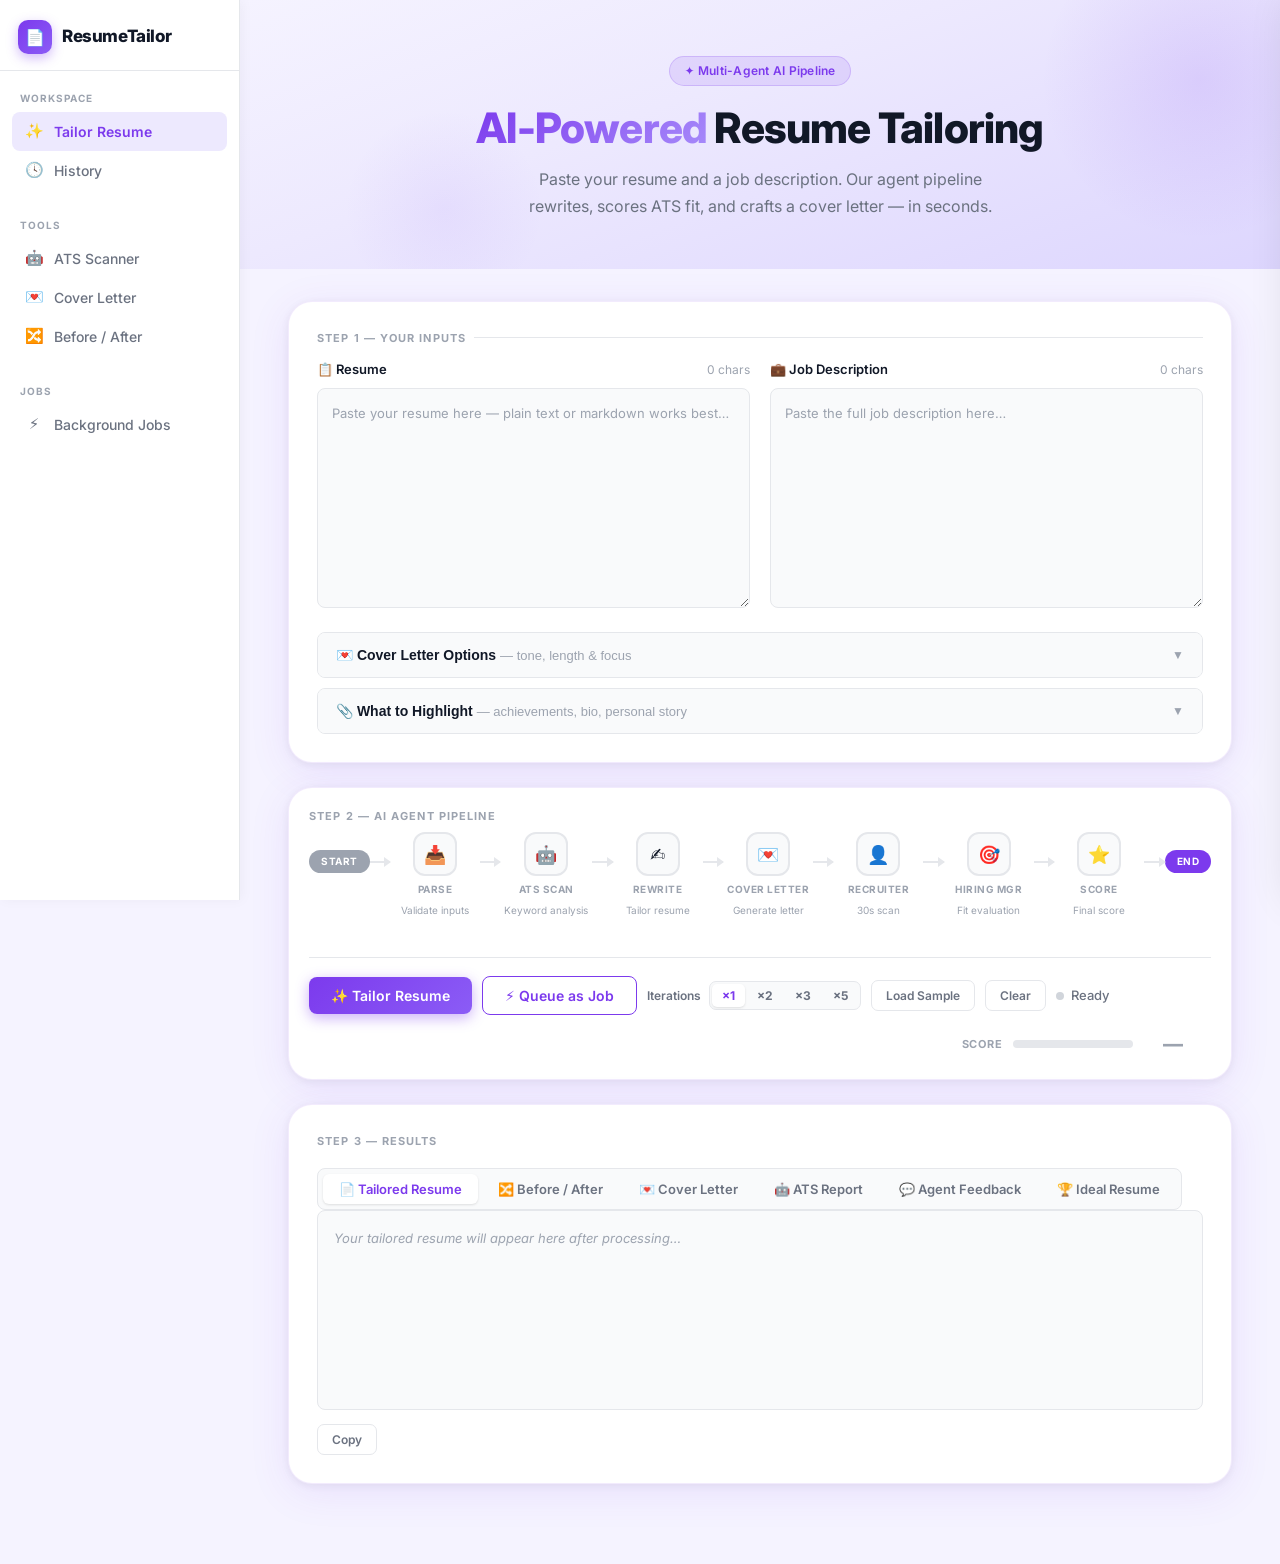
==== commit aa510c83: "update 1. gen ideal resume, 2. include gen resume in every iterations" ====
--- a/static/index.html
+++ b/static/index.html
@@ -616,12 +616,19 @@
       </div>
     </div>
 
+    <!-- Per-iteration PDF downloads (visible only when iterations > 1) -->
+    <div id="iterPdfsRow" style="display:none;margin-bottom:14px;padding:10px 14px;background:var(--surface);border-radius:var(--radius-sm);border:1px solid var(--border);">
+      <div style="font-size:11px;font-weight:700;color:var(--text-3);text-transform:uppercase;letter-spacing:.08em;margin-bottom:8px;">Iteration PDFs</div>
+      <div id="iterPdfBtns" style="display:flex;flex-wrap:wrap;gap:8px;"></div>
+    </div>
+
     <div class="tabs">
       <button class="tab active" onclick="switchTab('resume')">📄 Tailored Resume</button>
       <button class="tab" onclick="switchTab('diff')">🔀 Before / After</button>
       <button class="tab" onclick="switchTab('cover')">💌 Cover Letter</button>
       <button class="tab" onclick="switchTab('ats')">🤖 ATS Report</button>
       <button class="tab" onclick="switchTab('feedback')">💬 Agent Feedback</button>
+      <button class="tab" onclick="switchTab('ideal')">🏆 Ideal Resume</button>
     </div>
 
     <div class="tab-panel active" id="panel-resume">
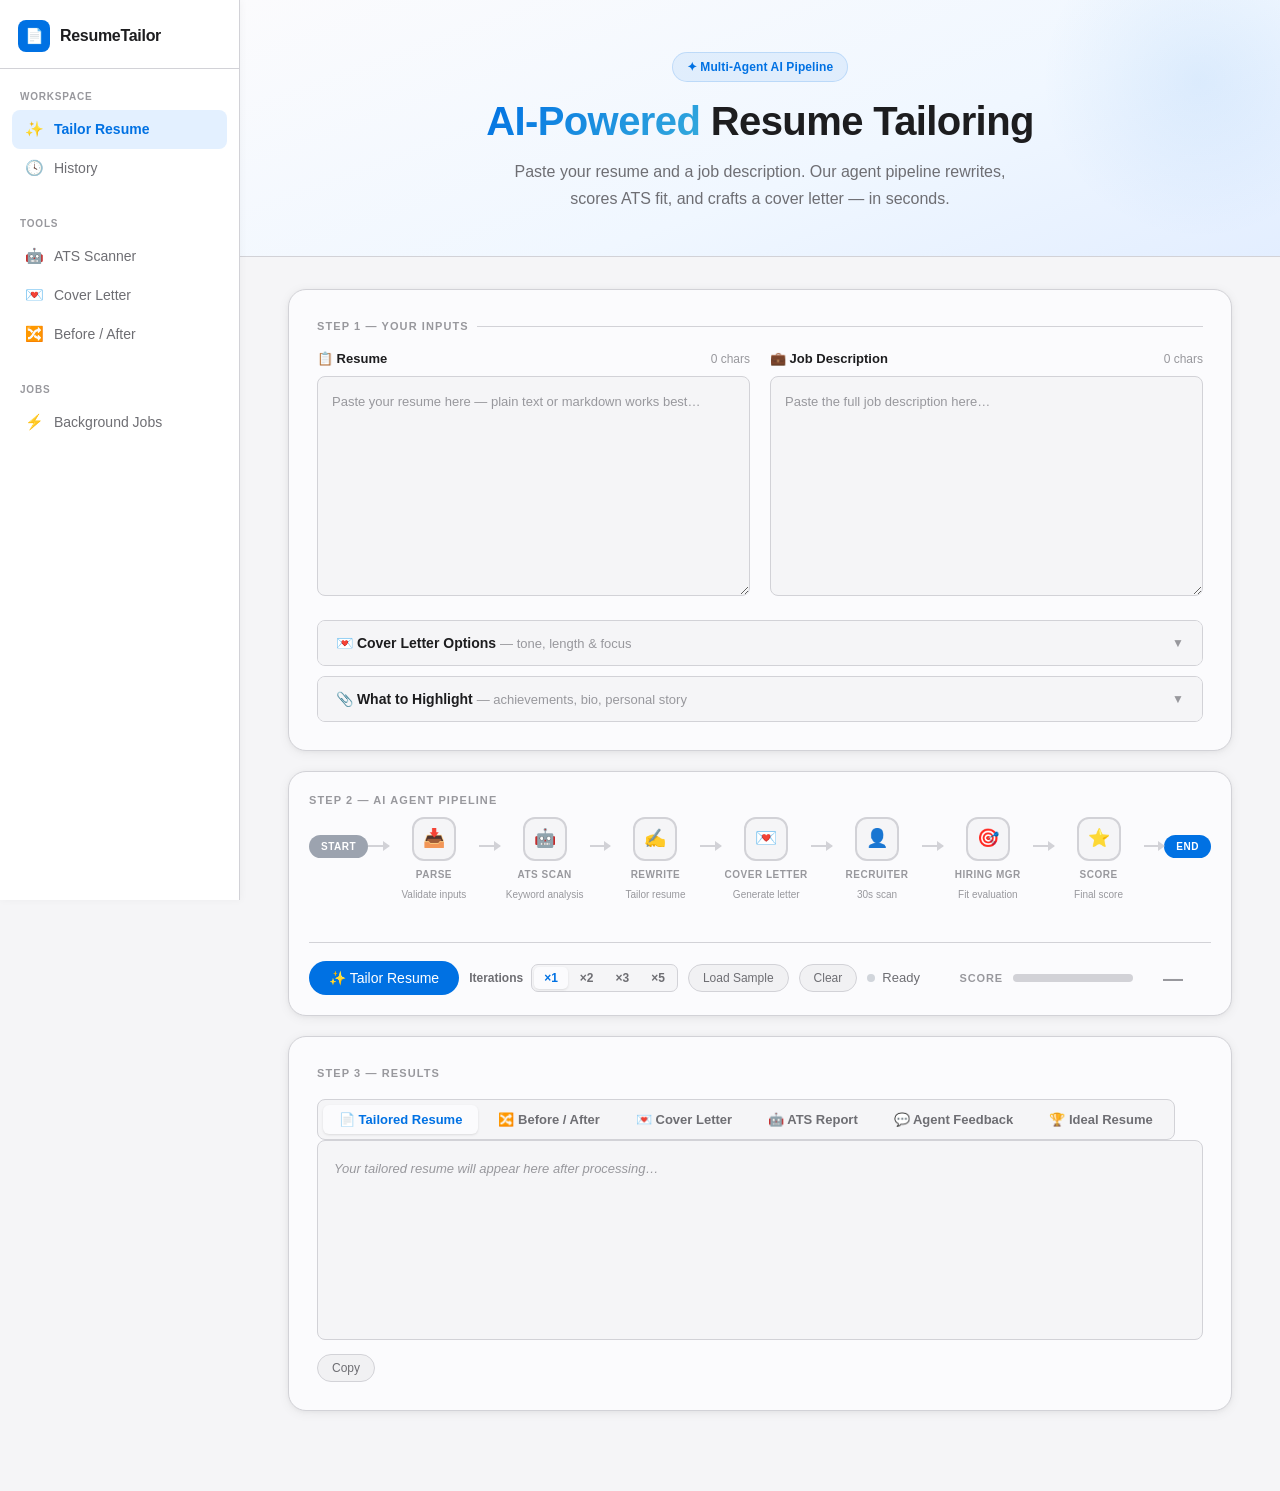
==== commit b6c4b116: "run tasks in background in queue, add job page, improve UI" ====
--- a/static/index.html
+++ b/static/index.html
@@ -22,7 +22,7 @@
       padding: 14px; font-size: 13px; font-family: inherit; line-height: 1.65; resize: vertical;
       transition: border-color .2s, box-shadow .2s; color: var(--text); background: var(--surface);
     }
-    textarea:focus { outline: none; border-color: var(--border-focus); box-shadow: 0 0 0 3px rgba(79,70,229,.1); background: var(--white); }
+    textarea:focus { outline: none; border-color: var(--primary); box-shadow: 0 0 0 3px rgba(0,113,227,.12); background: var(--white); }
     textarea::placeholder { color: var(--text-3); }
     textarea.invalid { border-color: var(--danger); }
     .char-hint { font-size: 11px; color: var(--text-3); text-align: right; }
@@ -135,15 +135,15 @@
       appearance: none; background-image: url("data:image/svg+xml,%3Csvg xmlns='http://www.w3.org/2000/svg' width='12' height='12' viewBox='0 0 12 12'%3E%3Cpath fill='%239CA3AF' d='M6 8L1 3h10z'/%3E%3C/svg%3E");
       background-repeat: no-repeat; background-position: right 12px center;
     }
-    .inline-select:focus { outline: none; border-color: var(--primary); box-shadow: 0 0 0 3px rgba(124,58,237,.1); }
+    .inline-select:focus { outline: none; border-color: var(--primary); box-shadow: 0 0 0 3px rgba(0,113,227,.12); }
 
     /* Inline text input */
     .inline-input {
-      width: 100%; padding: 9px 12px; border: 1.5px solid var(--border); border-radius: var(--radius-sm);
+      width: 100%; padding: 9px 12px; border: 1px solid var(--border); border-radius: var(--radius-sm);
       font-size: 13px; font-family: inherit; color: var(--text); background: var(--surface);
       transition: border-color .15s, box-shadow .15s; margin-top: 8px;
     }
-    .inline-input:focus { outline: none; border-color: var(--primary); box-shadow: 0 0 0 3px rgba(124,58,237,.1); background: var(--white); }
+    .inline-input:focus { outline: none; border-color: var(--primary); box-shadow: 0 0 0 3px rgba(0,113,227,.12); background: var(--white); }
     .inline-input::placeholder { color: var(--text-3); }
 
     /* Chip row */
@@ -153,7 +153,7 @@
       border: 1.5px solid var(--border); background: var(--surface); color: var(--text-2);
       cursor: pointer; transition: all .15s; font-family: inherit;
     }
-    .chip-btn:hover { background: var(--primary-light); color: var(--primary); border-color: rgba(124,58,237,.3); }
+    .chip-btn:hover { background: var(--primary-light); color: var(--primary); border-color: rgba(0,113,227,.2); }
 
     /* Secondary button */
     .btn-secondary {
@@ -193,57 +193,11 @@
     .iter-progress-label { font-size: 12px; font-weight: 700; color: var(--primary); white-space: nowrap; }
     .iter-progress-dots { display: flex; gap: 5px; align-items: center; }
 
-    /* Jobs panel */
-    .jobs-panel {
-      position: fixed; right: 0; top: 0; height: 100vh; width: 380px;
-      background: var(--white); z-index: 600;
-      box-shadow: -8px 0 40px rgba(0,0,0,.12);
-      display: flex; flex-direction: column;
-      transform: translateX(105%); transition: transform .3s cubic-bezier(.4,0,.2,1);
-    }
-    .jobs-panel.open { transform: translateX(0); }
-    .jobs-overlay {
-      display: none; position: fixed; inset: 0; background: rgba(0,0,0,.25);
-      z-index: 590; backdrop-filter: blur(2px);
-    }
-    .jobs-overlay.open { display: block; }
-    .jobs-panel-head {
-      display: flex; align-items: center; justify-content: space-between;
-      padding: 20px 20px 16px; border-bottom: 1px solid var(--border); flex-shrink: 0;
-    }
-    .jobs-list { flex: 1; overflow-y: auto; padding: 14px; display: flex; flex-direction: column; gap: 10px; }
-    .jobs-empty { font-size: 13px; color: var(--text-3); text-align: center; padding: 40px 0; }
+    /* Jobs badge in sidebar */
     .jobs-badge {
       margin-left: auto; background: var(--primary); color: #fff;
-      font-size: 11px; font-weight: 700; padding: 1px 7px; border-radius: 999px;
-    }
-
-    /* Job card */
-    .job-card {
-      border: 1.5px solid var(--border); border-radius: var(--radius-sm);
-      padding: 12px 14px; display: flex; flex-direction: column; gap: 8px;
-      transition: border-color .15s;
-    }
-    .job-card.running { border-color: var(--warning); }
-    .job-card.done    { border-color: var(--primary); }
-    .job-card.failed  { border-color: var(--danger); }
-    .job-card-head { display: flex; align-items: center; gap: 8px; }
-    .job-status-dot { width: 8px; height: 8px; border-radius: 50%; flex-shrink: 0; }
-    .job-status-dot.queued    { background: #9CA3AF; }
-    .job-status-dot.running   { background: var(--warning); animation: pulse 1s infinite; }
-    .job-status-dot.done      { background: var(--primary); }
-    .job-status-dot.failed    { background: var(--danger); }
-    .job-status-dot.cancelled { background: #9CA3AF; }
-    .job-label { font-size: 12px; font-weight: 600; color: var(--text); flex: 1; overflow: hidden; text-overflow: ellipsis; white-space: nowrap; }
-    .job-dismiss { background: none; border: none; cursor: pointer; color: var(--text-3); font-size: 13px; padding: 0 2px; }
-    .job-dismiss:hover { color: var(--text); }
-    .job-meta { font-size: 11px; color: var(--text-3); display: flex; gap: 10px; flex-wrap: wrap; }
-    .job-iter-track { height: 4px; background: var(--border); border-radius: 999px; overflow: hidden; }
-    .job-iter-fill  { height: 100%; background: var(--primary); border-radius: 999px; transition: width .4s; }
-    .job-score { font-size: 13px; font-weight: 800; color: var(--primary); }
-    .job-error { font-size: 11px; color: var(--danger); }
-    .job-time  { font-size: 11px; color: var(--text-3); }
-    .job-actions { display: flex; gap: 6px; }
+      font-size: 11px; font-weight: 600; padding: 1px 7px; border-radius: 999px;
+    }
 
     /* Score tier */
     .score-tier {
@@ -342,8 +296,8 @@
       width: 48px; height: 36px; border-radius: 4px;
       border: 1px solid var(--border);
     }
-    .classic-prev { background: linear-gradient(to bottom, #EEF2FF 30%, white 30%); }
-    .modern-prev  { background: linear-gradient(to bottom, #EDE9FE 30%, white 30%); }
+    .classic-prev { background: linear-gradient(to bottom, #E3F0FF 30%, white 30%); }
+    .modern-prev  { background: linear-gradient(to bottom, #E3EEFF 30%, white 30%); }
     .minimal-prev { background: linear-gradient(to bottom, #F3F4F6 30%, white 30%); }
 
     /* Color swatches */
@@ -415,10 +369,10 @@
 
   <div class="sidebar-section">
     <div class="sidebar-section-label">Jobs</div>
-    <div class="sidebar-link" onclick="toggleJobsPanel()" id="jobsSidebarLink">
+    <a href="/jobs-page" class="sidebar-link">
       <span class="icon">⚡</span> Background Jobs
       <span class="jobs-badge" id="jobsBadge" style="display:none;">0</span>
-    </div>
+    </a>
   </div>
 </aside>
 
@@ -578,8 +532,7 @@
 
     <div class="action-bar" style="margin-top: 18px; padding-top: 18px; border-top: 1px solid var(--border);">
       <div class="action-bar-left">
-        <button class="btn btn-primary" id="tailorBtn" onclick="tailor()">✨ Tailor Resume</button>
-        <button class="btn btn-secondary" id="queueBtn" onclick="queueJob()" title="Run in background — lets you start another job simultaneously">⚡ Queue as Job</button>
+        <button class="btn btn-primary" id="tailorBtn" onclick="queueAndStream()">✨ Tailor Resume</button>
         <div class="iter-ctrl">
           <span class="iter-label">Iterations</span>
           <div class="seg-ctrl-sm">
@@ -667,22 +620,42 @@
     <div class="tab-panel" id="panel-feedback">
       <div id="feedbackOutput"><div class="empty-panel"><div class="eicon">💬</div><p>Agent feedback will appear after processing…</p></div></div>
     </div>
+
+    <div class="tab-panel" id="panel-ideal">
+      <div id="idealControls" style="display:none;margin-bottom:10px;display:flex;gap:10px;align-items:center;flex-wrap:wrap;">
+        <button class="btn btn-ghost btn-sm" id="genIdealBtn" onclick="generateIdeal()">🏆 Generate Ideal Resume</button>
+        <button class="btn btn-ghost btn-sm" id="dlIdealBtn" onclick="dlIdeal()" style="display:none;">⬇ PDF</button>
+        <button class="btn btn-ghost btn-sm" id="cmpIdealBtn" onclick="switchTab('ideal-diff')" style="display:none;">🔀 Compare with Tailored</button>
+        <span class="copy-fb" id="idealStatus" style="font-size:12px;color:var(--text-3);"></span>
+      </div>
+      <div id="idealEmptyHint"><div class="empty-panel"><div class="eicon">🏆</div><p>Tailor your resume first, then generate an ideal candidate resume for comparison.</p></div></div>
+      <div id="idealOutput" style="display:none;">
+        <div style="display:flex;gap:14px;flex-direction:column;">
+          <div>
+            <div style="font-size:11px;font-weight:700;color:var(--text-3);text-transform:uppercase;letter-spacing:.08em;margin-bottom:8px;">Ideal Candidate Resume (based on JD)</div>
+            <div class="content-box" id="idealResumeBox"></div>
+          </div>
+          <div id="idealDiffSection" style="display:none;">
+            <div style="font-size:11px;font-weight:700;color:var(--text-3);text-transform:uppercase;letter-spacing:.08em;margin-bottom:8px;">Side-by-Side Comparison</div>
+            <div class="diff-cols">
+              <div>
+                <div class="diff-col-head after">✓ Your Tailored Resume</div>
+                <div class="diff-box" id="idealDiffLeft"></div>
+              </div>
+              <div>
+                <div class="diff-col-head" style="background:linear-gradient(90deg,#FEF3C7,#FDE68A);color:#92400E;">🏆 Ideal Candidate</div>
+                <div class="diff-box" id="idealDiffRight"></div>
+              </div>
+            </div>
+          </div>
+        </div>
+      </div>
+    </div>
   </div>
 
   </div><!-- /page-content -->
 </div><!-- /main -->
 
-<!-- Jobs Panel -->
-<div class="jobs-panel" id="jobsPanel">
-  <div class="jobs-panel-head">
-    <div style="font-size:15px;font-weight:700;">⚡ Background Jobs</div>
-    <button class="modal-close" onclick="toggleJobsPanel()">✕</button>
-  </div>
-  <div class="jobs-list" id="jobsList">
-    <div class="jobs-empty">No jobs yet. Click "Queue as Job" to run in the background.</div>
-  </div>
-</div>
-<div class="jobs-overlay" id="jobsOverlay" onclick="toggleJobsPanel()"></div>
 
 <!-- PDF Options Modal -->
 <div class="modal-backdrop" id="pdfModal" onclick="if(event.target===this)closePDFModal()">
@@ -717,14 +690,14 @@
         <div class="opt-block">
           <label class="opt-label">Accent Color</label>
           <div class="color-swatches">
-            <div class="swatch active" data-color="#4F46E5" style="background:#4F46E5" onclick="selectColor(this)" title="Indigo"></div>
-            <div class="swatch" data-color="#7C3AED" style="background:#7C3AED" onclick="selectColor(this)" title="Violet"></div>
+            <div class="swatch active" data-color="#0071E3" style="background:#0071E3" onclick="selectColor(this)" title="Blue"></div>
+            <div class="swatch" data-color="#4F46E5" style="background:#4F46E5" onclick="selectColor(this)" title="Indigo"></div>
             <div class="swatch" data-color="#0F766E" style="background:#0F766E" onclick="selectColor(this)" title="Teal"></div>
             <div class="swatch" data-color="#B45309" style="background:#B45309" onclick="selectColor(this)" title="Amber"></div>
             <div class="swatch" data-color="#DC2626" style="background:#DC2626" onclick="selectColor(this)" title="Crimson"></div>
             <div class="swatch" data-color="#1D4ED8" style="background:#1D4ED8" onclick="selectColor(this)" title="Blue"></div>
             <div class="swatch swatch-custom" title="Custom">
-              <input type="color" id="pdfAccentColor" value="#4F46E5" oninput="syncCustomColor(this)">
+              <input type="color" id="pdfAccentColor" value="#0071E3" oninput="syncCustomColor(this)">
             </div>
           </div>
         </div>
@@ -812,6 +785,8 @@
   };
 
   let _lastResult = null;
+  let _iterResumes = [];   // [{iteration, resume}] for multi-iteration PDF downloads
+  let _idealResume = null; // cached ideal resume text
 
   // ── Pipeline helpers ──
   function pipeReset() {
@@ -939,9 +914,13 @@
   }
 
   function switchTab(name) {
-    const names = ['resume','diff','cover','ats','feedback'];
+    const names = ['resume','diff','cover','ats','feedback','ideal'];
     document.querySelectorAll('.tab').forEach((t, i) => t.classList.toggle('active', names[i] === name));
     document.querySelectorAll('.tab-panel').forEach(p => p.classList.toggle('active', p.id === 'panel-' + name));
+    // Show compare diff inline when switching to ideal after both are ready
+    if (name === 'ideal' && _idealResume && _lastResult) {
+      document.getElementById('idealDiffSection').style.display = '';
+    }
   }
 
   // ── Client-side validation ──
@@ -1007,6 +986,11 @@
         box.textContent = data.tailored_resume;
         box.classList.remove('empty');
         renderDiff(document.getElementById('resumeInput').value, data.tailored_resume, 'diffBefore', 'diffAfter');
+        // Track per-iteration resume for individual PDF downloads
+        if (data.iteration) {
+          _iterResumes = _iterResumes.filter(r => r.iteration !== data.iteration);
+          _iterResumes.push({ iteration: data.iteration, resume: data.tailored_resume });
+        }
       }
     } else if (key === 'write_cover_letter') {
       if (data.cover_letter) {
@@ -1059,6 +1043,27 @@
     dlC.style.display = '';
     dlR.disabled = false;
     dlC.disabled = false;
+
+    // Show per-iteration PDF download buttons
+    const iterRow = document.getElementById('iterPdfsRow');
+    const iterBtns = document.getElementById('iterPdfBtns');
+    if (_iterResumes.length > 1) {
+      iterBtns.innerHTML = _iterResumes
+        .sort((a, b) => a.iteration - b.iteration)
+        .map(r => `<button class="btn btn-ghost btn-sm" onclick="openPDFModal(${JSON.stringify(r.resume)}, 'Resume_Iter_${r.iteration}')">⬇ Iter ${r.iteration} PDF</button>`)
+        .join('');
+      iterRow.style.display = '';
+    } else {
+      iterRow.style.display = 'none';
+    }
+
+    // Enable ideal resume tab controls
+    document.getElementById('idealEmptyHint').style.display = 'none';
+    document.getElementById('idealControls').style.display = 'flex';
+    _idealResume = null;
+    document.getElementById('idealOutput').style.display = 'none';
+    document.getElementById('dlIdealBtn').style.display = 'none';
+    document.getElementById('idealStatus').textContent = '';
   }
 
   // ── PDF options modal ──
@@ -1106,8 +1111,8 @@
     openPDFModal(_lastResult.cover_letter, 'Cover_Letter');
   }
 
-  // ── Main tailor ──
-  async function tailor() {
+  // ── Queue job + stream its events live into the pipeline ──
+  async function queueAndStream() {
     const resume   = document.getElementById('resumeInput').value.trim();
     const jd       = document.getElementById('jdInput').value.trim();
     const mats     = document.getElementById('materialsInput').value.trim();
@@ -1118,15 +1123,20 @@
 
     if (!validateInputs(resume, jd)) return;
 
-    document.getElementById('tailorBtn').disabled = true;
+    const btn = document.getElementById('tailorBtn');
+    btn.disabled = true;
     document.getElementById('dlResumeBtn').style.display = 'none';
     document.getElementById('dlCoverBtn').style.display  = 'none';
-    setStatus('running', 'Tailoring your resume…');
+    document.getElementById('iterPdfsRow').style.display = 'none';
+    setStatus('running', 'Queuing job…');
     pipeStart();
     _lastResult = null;
+    _iterResumes = [];
+    _idealResume = null;
 
     try {
-      const response = await fetch('/tailor-stream', {
+      // Step 1: create background job
+      const res = await fetch('/tailor-job', {
         method: 'POST',
         headers: { 'Content-Type': 'application/json' },
         body: JSON.stringify({
@@ -1137,11 +1147,16 @@
           iterations: iters,
         }),
       });
-      if (!response.ok) {
-        const e = await response.json().catch(() => ({}));
-        throw new Error(e.detail || `Error ${response.status}`);
+      if (!res.ok) {
+        const e = await res.json().catch(() => ({}));
+        throw new Error(e.detail || `Error ${res.status}`);
       }
-
+      const job = await res.json();
+      setStatus('running', 'Job queued — running…');
+      updateJobsBadge();
+
+      // Step 2: stream from job SSE endpoint
+      const response = await fetch(`/jobs/${job.job_id}/stream`);
       const reader = response.body.getReader();
       const dec = new TextDecoder();
       let buf = '';
@@ -1160,11 +1175,12 @@
             if (line.startsWith('data: '))  dataStr = line.slice(6).trim();
           }
           if (!dataStr) continue;
+          if (evt === 'ping') continue;
           const data = JSON.parse(dataStr);
           if      (evt === 'node')            onNodeEvent(data);
           else if (evt === 'iteration_start') onIterStart(data);
           else if (evt === 'iteration_done')  onIterDone(data);
-          else if (evt === 'done')            { renderResult(data); setStatus('done', 'Done! Review your results below.'); }
+          else if (evt === 'done')            { renderResult(data); setStatus('done', 'Done! Review your results below.'); updateJobsBadge(); }
           else if (evt === 'error')           throw new Error(data.message || 'Unknown error');
         }
       }
@@ -1175,8 +1191,18 @@
       });
       setStatus('error', err.message);
     } finally {
-      document.getElementById('tailorBtn').disabled = false;
-    }
+      btn.disabled = false;
+    }
+  }
+
+  async function updateJobsBadge() {
+    try {
+      const res = await fetch('/jobs');
+      if (!res.ok) return;
+      const jobs = await res.json();
+      const badge = document.getElementById('jobsBadge');
+      if (badge) { badge.textContent = jobs.length; badge.style.display = jobs.length ? '' : 'none'; }
+    } catch(e) {}
   }
 
   function clearAll() {
@@ -1208,7 +1234,16 @@
     if (tier) { tier.textContent = ''; tier.className = 'score-tier'; }
     document.getElementById('dlResumeBtn').style.display = 'none';
     document.getElementById('dlCoverBtn').style.display  = 'none';
+    document.getElementById('iterPdfsRow').style.display = 'none';
+    document.getElementById('iterPdfBtns').innerHTML = '';
+    document.getElementById('idealControls').style.display = 'none';
+    document.getElementById('idealEmptyHint').style.display = '';
+    document.getElementById('idealOutput').style.display = 'none';
+    document.getElementById('idealDiffSection').style.display = 'none';
+    document.getElementById('idealStatus').textContent = '';
     _lastResult = null;
+    _iterResumes = [];
+    _idealResume = null;
     setStatus('', 'Ready');
     pipeReset();
     switchTab('resume');
@@ -1221,114 +1256,6 @@
     document.getElementById('iterCount').value = el.dataset.val;
   }
 
-  // ── Jobs panel state ──
-  let _jobsPollTimer = null;
-  let _jobStreams = {};  // jobId -> EventSource
-
-  function toggleJobsPanel() {
-    const panel   = document.getElementById('jobsPanel');
-    const overlay = document.getElementById('jobsOverlay');
-    const open    = panel.classList.toggle('open');
-    overlay.classList.toggle('open', open);
-    if (open) {
-      refreshJobs();
-      _jobsPollTimer = setInterval(refreshJobs, 3000);
-    } else {
-      clearInterval(_jobsPollTimer);
-      _jobsPollTimer = null;
-    }
-  }
-
-  async function refreshJobs() {
-    try {
-      const res = await fetch('/jobs');
-      if (!res.ok) return;
-      const jobs = await res.json();
-      renderJobsList(jobs);
-      // Update badge
-      const running = jobs.filter(j => j.status === 'running' || j.status === 'queued').length;
-      const badge = document.getElementById('jobsBadge');
-      if (badge) { badge.textContent = jobs.length; badge.style.display = jobs.length ? '' : 'none'; }
-    } catch(e) {}
-  }
-
-  function renderJobsList(jobs) {
-    const list = document.getElementById('jobsList');
-    if (!jobs.length) {
-      list.innerHTML = '<div class="jobs-empty">No jobs yet. Click "Queue as Job" to run in the background.</div>';
-      return;
-    }
-    list.innerHTML = jobs.map(job => {
-      const statusIcon = { queued: '⏳', running: '⚡', done: '✅', error: '❌' }[job.status] || '❓';
-      const scoreHtml  = job.status === 'done' ? `<span class="job-score">${job.final_score}/100</span>` : '';
-      const iterDots   = job.iterations > 1
-        ? `<div class="iter-dots">${Array.from({length: job.iterations}, (_, i) => {
-            const cls = i < job.current_iter ? 'iter-dot done' : (i === job.current_iter && job.status === 'running' ? 'iter-dot active' : 'iter-dot');
-            return `<span class="${cls}"></span>`;
-          }).join('')}</div>`
-        : '';
-      const errHtml = job.error ? `<div class="job-error">${job.error}</div>` : '';
-      return `
-        <div class="job-card" id="jcard-${job.id}">
-          <div class="job-card-head">
-            <span class="job-status-icon">${statusIcon}</span>
-            <span class="job-label" title="${job.label}">${job.label}</span>
-            ${scoreHtml}
-            <button class="job-dismiss" onclick="dismissJob('${job.id}')" title="Remove">✕</button>
-          </div>
-          ${iterDots}
-          ${errHtml}
-          <div class="job-time">${job.created_at ? job.created_at.slice(0,16).replace('T',' ') : ''}</div>
-        </div>`;
-    }).join('');
-  }
-
-  async function queueJob() {
-    const resume   = document.getElementById('resumeInput').value.trim();
-    const jd       = document.getElementById('jdInput').value.trim();
-    const mats     = document.getElementById('materialsInput').value.trim();
-    const clTone   = document.getElementById('clTone')?.value || 'professional';
-    const clLength = document.getElementById('clLength')?.value || 'standard';
-    const clEmph   = document.getElementById('emphasisInput')?.value.trim() || '';
-    const iters    = parseInt(document.getElementById('iterCount').value, 10) || 1;
-
-    if (!validateInputs(resume, jd)) return;
-
-    const btn = document.getElementById('queueBtn');
-    btn.disabled = true;
-    try {
-      const res = await fetch('/tailor-job', {
-        method: 'POST',
-        headers: { 'Content-Type': 'application/json' },
-        body: JSON.stringify({
-          resume, job_description: jd, materials: mats,
-          cover_letter_tone: clTone,
-          cover_letter_length: clLength,
-          cover_letter_emphasis: clEmph,
-          iterations: iters,
-        }),
-      });
-      if (!res.ok) { const e = await res.json().catch(()=>({})); throw new Error(e.detail || `Error ${res.status}`); }
-      const job = await res.json();
-
-      // Open panel and start polling
-      const panel = document.getElementById('jobsPanel');
-      if (!panel.classList.contains('open')) toggleJobsPanel();
-      else refreshJobs();
-    } catch(err) {
-      alert('Failed to queue job: ' + err.message);
-    } finally {
-      btn.disabled = false;
-    }
-  }
-
-  async function dismissJob(id) {
-    try {
-      await fetch('/jobs/' + id, { method: 'DELETE' });
-      refreshJobs();
-    } catch(e) {}
-  }
-
   // ── PDF modal helpers ──
   function selectStyle(el) {
     document.querySelectorAll('.style-card').forEach(c => c.classList.remove('active'));
@@ -1353,6 +1280,53 @@
     el.classList.add('active');
     document.getElementById(hiddenId).value = el.dataset.val;
   }
+
+  // ── Ideal Resume ──
+  async function generateIdeal() {
+    const jd = document.getElementById('jdInput').value.trim();
+    if (!jd) return;
+
+    const btn = document.getElementById('genIdealBtn');
+    const statusEl = document.getElementById('idealStatus');
+    btn.disabled = true;
+    statusEl.textContent = 'Generating…';
+
+    try {
+      const res = await fetch('/ideal-resume', {
+        method: 'POST',
+        headers: { 'Content-Type': 'application/json' },
+        body: JSON.stringify({ job_description: jd }),
+      });
+      if (!res.ok) { const e = await res.json().catch(() => ({})); throw new Error(e.detail || `Error ${res.status}`); }
+      const data = await res.json();
+      _idealResume = data.ideal_resume;
+
+      // Populate ideal resume box
+      const box = document.getElementById('idealResumeBox');
+      box.textContent = _idealResume;
+      box.classList.remove('empty');
+      document.getElementById('idealOutput').style.display = '';
+
+      // Show diff vs tailored if available
+      if (_lastResult?.tailored_resume) {
+        renderDiff(_lastResult.tailored_resume, _idealResume, 'idealDiffLeft', 'idealDiffRight');
+        document.getElementById('idealDiffSection').style.display = '';
+      }
+
+      document.getElementById('dlIdealBtn').style.display = '';
+      statusEl.textContent = 'Generated!';
+      setTimeout(() => { statusEl.textContent = ''; }, 3000);
+    } catch (err) {
+      statusEl.textContent = 'Error: ' + err.message;
+    } finally {
+      btn.disabled = false;
+    }
+  }
+
+  async function dlIdeal() {
+    if (!_idealResume) return;
+    openPDFModal(_idealResume, 'Ideal_Resume');
+  }
 </script>
 </body>
 </html>
--- a/static/style.css
+++ b/static/style.css
@@ -1,27 +1,27 @@
 /* ── Design tokens ──────────────────────────────────────────────────────────── */
 :root {
-  --primary: #7C3AED;
-  --primary-light: #EDE9FE;
-  --primary-dark: #5B21B6;
-  --primary-mid: #8B5CF6;
-  --success: #10B981; --success-light: #D1FAE5;
-  --warning: #F59E0B; --warning-light: #FEF3C7;
-  --danger: #EF4444;  --danger-light: #FEE2E2;
-  --text: #111827; --text-2: #6B7280; --text-3: #9CA3AF;
-  --border: #E5E7EB; --border-focus: #7C3AED;
-  --surface: #F9FAFB; --white: #ffffff;
+  --primary: #0071E3;
+  --primary-light: #E3F0FF;
+  --primary-dark: #0051A2;
+  --primary-mid: #0077ED;
+  --success: #34C759; --success-light: #D1FAE5;
+  --warning: #FF9F0A; --warning-light: #FEF3C7;
+  --danger: #FF3B30;  --danger-light: #FFE5E3;
+  --text: #1D1D1F; --text-2: #6E6E73; --text-3: #98989D;
+  --border: #D2D2D7; --border-focus: #0071E3;
+  --surface: #F5F5F7; --white: #FBFBFD;
   --sidebar-w: 240px;
-  --shadow-sm: 0 1px 3px rgba(0,0,0,.08), 0 1px 2px rgba(0,0,0,.04);
-  --shadow-md: 0 4px 24px rgba(0,0,0,.08), 0 2px 4px rgba(0,0,0,.04);
-  --shadow-card: 0 8px 40px rgba(124,58,237,.1), 0 2px 8px rgba(0,0,0,.06);
-  --radius: 12px; --radius-sm: 8px; --radius-lg: 16px; --radius-xl: 24px;
+  --shadow-sm: 0 1px 3px rgba(0,0,0,.07), 0 1px 2px rgba(0,0,0,.04);
+  --shadow-md: 0 4px 24px rgba(0,0,0,.07), 0 2px 4px rgba(0,0,0,.04);
+  --shadow-card: 0 2px 12px rgba(0,0,0,.06), 0 1px 4px rgba(0,0,0,.04);
+  --radius: 12px; --radius-sm: 8px; --radius-lg: 16px; --radius-xl: 18px;
 }
 
 *, *::before, *::after { box-sizing: border-box; margin: 0; padding: 0; }
 html { scroll-behavior: smooth; }
 body {
-  font-family: 'Inter', system-ui, sans-serif;
-  background: #F5F3FF;
+  font-family: -apple-system, BlinkMacSystemFont, 'SF Pro Text', 'SF Pro Display', 'Helvetica Neue', Arial, sans-serif;
+  background: #F5F5F7;
   color: var(--text);
   line-height: 1.5;
   display: flex;
@@ -32,14 +32,16 @@
 .sidebar {
   width: var(--sidebar-w);
   min-height: 100vh;
-  background: var(--white);
+  background: rgba(255,255,255,.92);
+  backdrop-filter: saturate(180%) blur(20px);
+  -webkit-backdrop-filter: saturate(180%) blur(20px);
   border-right: 1px solid var(--border);
   display: flex;
   flex-direction: column;
   position: fixed;
   top: 0; left: 0;
   z-index: 200;
-  box-shadow: 2px 0 12px rgba(0,0,0,.04);
+  box-shadow: 1px 0 8px rgba(0,0,0,.04);
 }
 
 .sidebar-logo {
@@ -49,19 +51,18 @@
   padding: 20px 18px 16px;
   text-decoration: none;
   color: var(--text);
-  font-size: 17px;
-  font-weight: 800;
-  letter-spacing: -.4px;
+  font-size: 16px;
+  font-weight: 700;
+  letter-spacing: -.3px;
   border-bottom: 1px solid var(--border);
 }
 
 .sidebar-logo-icon {
-  width: 34px; height: 34px;
-  background: linear-gradient(135deg, var(--primary) 0%, var(--primary-mid) 100%);
-  border-radius: 10px;
+  width: 32px; height: 32px;
+  background: var(--primary);
+  border-radius: 8px;
   display: flex; align-items: center; justify-content: center;
-  font-size: 16px;
-  box-shadow: 0 4px 12px rgba(124,58,237,.35);
+  font-size: 15px;
 }
 
 .sidebar-section {
@@ -70,9 +71,9 @@
 
 .sidebar-section-label {
   font-size: 10px;
-  font-weight: 700;
+  font-weight: 600;
   text-transform: uppercase;
-  letter-spacing: .1em;
+  letter-spacing: .08em;
   color: var(--text-3);
   padding: 0 8px;
   margin-bottom: 6px;
@@ -88,11 +89,11 @@
   font-weight: 500;
   color: var(--text-2);
   text-decoration: none;
-  transition: all .15s;
+  transition: all .12s;
   cursor: pointer;
 }
 
-.sidebar-link:hover { background: var(--surface); color: var(--text); }
+.sidebar-link:hover { background: rgba(0,0,0,.04); color: var(--text); }
 .sidebar-link.active {
   background: var(--primary-light);
   color: var(--primary);
@@ -122,11 +123,12 @@
 
 /* ── Hero ──────────────────────────────────────────────────────────────────── */
 .hero-section {
-  background: linear-gradient(160deg, #F5F3FF 0%, #EDE9FE 40%, #DDD6FE 100%);
-  padding: 56px 48px 48px;
+  background: linear-gradient(160deg, #FBFBFD 0%, #F0F7FF 60%, #E3EEFF 100%);
+  padding: 52px 48px 44px;
   text-align: center;
   position: relative;
   overflow: hidden;
+  border-bottom: 1px solid var(--border);
 }
 
 .hero-section::before {
@@ -134,16 +136,7 @@
   position: absolute;
   top: -80px; right: -80px;
   width: 320px; height: 320px;
-  background: radial-gradient(circle, rgba(124,58,237,.12) 0%, transparent 70%);
-  pointer-events: none;
-}
-
-.hero-section::after {
-  content: '';
-  position: absolute;
-  bottom: -40px; left: 10%;
-  width: 200px; height: 200px;
-  background: radial-gradient(circle, rgba(139,92,246,.08) 0%, transparent 70%);
+  background: radial-gradient(circle, rgba(0,113,227,.08) 0%, transparent 70%);
   pointer-events: none;
 }
 
@@ -151,27 +144,28 @@
   display: inline-flex;
   align-items: center;
   gap: 6px;
-  background: rgba(124,58,237,.12);
-  border: 1px solid rgba(124,58,237,.2);
+  background: rgba(0,113,227,.08);
+  border: 1px solid rgba(0,113,227,.16);
   color: var(--primary);
   font-size: 12px;
   font-weight: 600;
   padding: 5px 14px;
   border-radius: 999px;
-  margin-bottom: 18px;
-  letter-spacing: .02em;
+  margin-bottom: 16px;
+  letter-spacing: .01em;
 }
 
 .hero-title {
-  font-size: 42px;
-  font-weight: 800;
-  letter-spacing: -.8px;
+  font-size: 40px;
+  font-weight: 700;
+  letter-spacing: -.6px;
   line-height: 1.15;
   margin-bottom: 14px;
+  color: var(--text);
 }
 
 .hero-title .gradient {
-  background: linear-gradient(135deg, var(--primary) 0%, #A78BFA 100%);
+  background: linear-gradient(135deg, var(--primary) 0%, #34AADC 100%);
   -webkit-background-clip: text;
   -webkit-text-fill-color: transparent;
   background-clip: text;
@@ -190,7 +184,7 @@
   padding: 32px 48px 80px;
   display: flex;
   flex-direction: column;
-  gap: 24px;
+  gap: 20px;
   max-width: 1100px;
   width: 100%;
   margin: 0 auto;
@@ -199,10 +193,10 @@
 /* ── Section label ────────────────────────────────────────────────────────── */
 .section-label {
   font-size: 11px;
-  font-weight: 700;
+  font-weight: 600;
   color: var(--text-3);
   text-transform: uppercase;
-  letter-spacing: .1em;
+  letter-spacing: .08em;
   margin-bottom: 16px;
   display: flex;
   align-items: center;
@@ -217,9 +211,9 @@
 
 /* ── Card ─────────────────────────────────────────────────────────────────── */
 .card {
-  background: var(--white);
+  background: #FBFBFD;
   border-radius: var(--radius-xl);
-  border: 1px solid rgba(124,58,237,.1);
+  border: 1px solid var(--border);
   padding: 28px;
   box-shadow: var(--shadow-card);
 }
@@ -236,19 +230,21 @@
 
 textarea {
   width: 100%; min-height: 220px;
-  border: 1.5px solid var(--border);
+  border: 1px solid var(--border);
   border-radius: var(--radius-sm);
   padding: 14px;
-  font-size: 13px; font-family: inherit; line-height: 1.65;
+  font-size: 13px;
+  font-family: -apple-system, BlinkMacSystemFont, 'SF Pro Text', 'Helvetica Neue', Arial, sans-serif;
+  line-height: 1.65;
   resize: vertical;
-  transition: border-color .2s, box-shadow .2s;
-  color: var(--text); background: var(--surface);
+  transition: border-color .15s, box-shadow .15s;
+  color: var(--text); background: #FBFBFD;
 }
 textarea:focus {
   outline: none;
   border-color: var(--primary);
-  box-shadow: 0 0 0 3px rgba(124,58,237,.1);
-  background: var(--white);
+  box-shadow: 0 0 0 3px rgba(0,113,227,.15);
+  background: #fff;
 }
 textarea::placeholder { color: var(--text-3); }
 textarea.invalid { border-color: var(--danger); }
@@ -257,21 +253,21 @@
 
 /* ── Accordion ────────────────────────────────────────────────────────────── */
 .accordion {
-  border: 1.5px solid var(--border);
+  border: 1px solid var(--border);
   border-radius: var(--radius-sm);
   overflow: hidden;
 }
 .accordion-trigger {
-  width: 100%; padding: 14px 18px;
+  width: 100%; padding: 13px 18px;
   background: var(--surface);
   display: flex; align-items: center; justify-content: space-between;
-  font-size: 14px; font-weight: 600; color: var(--text);
-  cursor: pointer; border: none; text-align: left; transition: background .15s;
-}
-.accordion-trigger:hover { background: #F0EBFF; }
-.accordion-trigger .chevron { transition: transform .25s; font-size: 12px; color: var(--text-3); }
+  font-size: 14px; font-weight: 500; color: var(--text);
+  cursor: pointer; border: none; text-align: left; transition: background .12s;
+}
+.accordion-trigger:hover { background: #ECECEC; }
+.accordion-trigger .chevron { transition: transform .2s; font-size: 12px; color: var(--text-3); }
 .accordion-trigger.open .chevron { transform: rotate(180deg); }
-.accordion-body { display: none; padding: 16px 18px; border-top: 1px solid var(--border); background: var(--white); }
+.accordion-body { display: none; padding: 16px 18px; border-top: 1px solid var(--border); background: #FBFBFD; }
 .accordion-body.open { display: block; }
 .accordion-body textarea { min-height: 140px; }
 .materials-hint { font-size: 12px; color: var(--text-2); margin-bottom: 10px; line-height: 1.6; }
@@ -279,33 +275,32 @@
 /* ── Buttons ──────────────────────────────────────────────────────────────── */
 .btn {
   display: inline-flex; align-items: center; gap: 7px;
-  padding: 10px 22px; border-radius: var(--radius-sm);
-  border: none; font-size: 14px; font-weight: 600; font-family: inherit;
-  cursor: pointer; transition: all .15s; text-decoration: none; white-space: nowrap;
+  padding: 9px 20px; border-radius: 980px;
+  border: none; font-size: 14px; font-weight: 500;
+  font-family: -apple-system, BlinkMacSystemFont, 'SF Pro Text', 'Helvetica Neue', Arial, sans-serif;
+  cursor: pointer; transition: all .12s; text-decoration: none; white-space: nowrap;
 }
 .btn:disabled { opacity: .45; cursor: not-allowed; transform: none !important; }
 .btn-primary {
-  background: linear-gradient(135deg, var(--primary) 0%, var(--primary-mid) 100%);
+  background: var(--primary);
   color: #fff;
-  box-shadow: 0 4px 14px rgba(124,58,237,.4);
 }
 .btn-primary:hover:not(:disabled) {
-  background: linear-gradient(135deg, var(--primary-dark) 0%, var(--primary) 100%);
+  background: #0077ED;
   transform: translateY(-1px);
-  box-shadow: 0 6px 20px rgba(124,58,237,.45);
 }
 .btn-ghost {
-  background: transparent; color: var(--text-2);
-  border: 1.5px solid var(--border);
+  background: rgba(0,0,0,.04); color: var(--text-2);
+  border: 1px solid var(--border);
 }
 .btn-ghost:hover:not(:disabled) {
   background: var(--primary-light);
   color: var(--primary);
-  border-color: rgba(124,58,237,.3);
+  border-color: rgba(0,113,227,.2);
 }
 .btn-danger { background: var(--danger); color: #fff; }
-.btn-danger:hover:not(:disabled) { background: #DC2626; }
-.btn-sm { padding: 7px 14px; font-size: 12px; border-radius: 7px; }
+.btn-danger:hover:not(:disabled) { background: #D70015; }
+.btn-sm { padding: 6px 14px; font-size: 12px; border-radius: 980px; }
 
 /* ── Action bar ───────────────────────────────────────────────────────────── */
 .action-bar { display: flex; align-items: center; gap: 14px; flex-wrap: wrap; }
@@ -314,7 +309,7 @@
 
 /* ── Status pill ──────────────────────────────────────────────────────────── */
 .status-pill { display: flex; align-items: center; gap: 7px; font-size: 13px; font-weight: 500; color: var(--text-2); }
-.dot { width: 8px; height: 8px; border-radius: 50%; background: #D1D5DB; flex-shrink: 0; }
+.dot { width: 8px; height: 8px; border-radius: 50%; background: #C7C7CC; flex-shrink: 0; }
 .dot.running { background: var(--warning); animation: pulse 1s infinite; }
 .dot.done    { background: var(--success); }
 .dot.error   { background: var(--danger); }
@@ -322,10 +317,10 @@
 
 /* ── Score widget ─────────────────────────────────────────────────────────── */
 .score-widget { display: flex; align-items: center; gap: 10px; }
-.score-widget-label { font-size: 11px; font-weight: 700; color: var(--text-3); text-transform: uppercase; letter-spacing: .08em; white-space: nowrap; }
-.score-track { width: 120px; height: 8px; background: var(--border); border-radius: 999px; overflow: hidden; }
+.score-widget-label { font-size: 11px; font-weight: 600; color: var(--text-3); text-transform: uppercase; letter-spacing: .06em; white-space: nowrap; }
+.score-track { width: 120px; height: 6px; background: var(--border); border-radius: 999px; overflow: hidden; }
 .score-fill { height: 100%; border-radius: 999px; transition: width .6s cubic-bezier(.4,0,.2,1), background .4s; }
-.score-num { font-size: 20px; font-weight: 800; min-width: 40px; text-align: right; }
+.score-num { font-size: 20px; font-weight: 700; min-width: 40px; text-align: right; }
 
 /* ── Pipeline ─────────────────────────────────────────────────────────────── */
 .pipeline-strip { display: flex; align-items: center; overflow-x: auto; padding: 4px 0 8px; gap: 0; scrollbar-width: none; }
@@ -334,42 +329,42 @@
 .picon {
   width: 44px; height: 44px; border-radius: 12px;
   display: flex; align-items: center; justify-content: center; font-size: 18px;
-  border: 2px solid var(--border); background: var(--surface);
-  transition: all .3s ease; position: relative;
-}
-.pnode.running .picon { border-color: var(--warning); background: #FFFBEB; animation: glow 1.2s infinite; }
+  border: 1.5px solid var(--border); background: #F5F5F7;
+  transition: all .25s ease; position: relative;
+}
+.pnode.running .picon { border-color: var(--warning); background: #FFF8EC; animation: glow 1.2s infinite; }
 .pnode.done    .picon { border-color: var(--primary); background: var(--primary-light); }
 .pnode.error   .picon { border-color: var(--danger);  background: var(--danger-light); }
-@keyframes glow { 0%,100%{box-shadow:0 0 0 4px rgba(245,158,11,.15)} 50%{box-shadow:0 0 0 10px rgba(245,158,11,.06)} }
+@keyframes glow { 0%,100%{box-shadow:0 0 0 4px rgba(255,159,10,.15)} 50%{box-shadow:0 0 0 10px rgba(255,159,10,.06)} }
 .picon::after {
   content:''; position:absolute; top:-6px; right:-6px;
   width:16px; height:16px; border-radius:50%; font-size:9px;
   display:flex; align-items:center; justify-content:center; opacity:0; transition:opacity .2s;
 }
-.pnode.done  .picon::after { content:'✓'; background:var(--primary); color:#fff; font-weight:800; opacity:1; display:flex; }
-.pnode.error .picon::after { content:'✕'; background:var(--danger);  color:#fff; font-weight:800; opacity:1; display:flex; }
-.plabel { font-size: 10px; font-weight: 700; color: var(--text-3); text-align: center; text-transform: uppercase; letter-spacing: .05em; transition: color .3s; }
+.pnode.done  .picon::after { content:'✓'; background:var(--primary); color:#fff; font-weight:700; opacity:1; display:flex; }
+.pnode.error .picon::after { content:'✕'; background:var(--danger);  color:#fff; font-weight:700; opacity:1; display:flex; }
+.plabel { font-size: 10px; font-weight: 600; color: var(--text-3); text-align: center; text-transform: uppercase; letter-spacing: .05em; transition: color .3s; }
 .psub   { font-size: 10px; color: var(--text-3); text-align: center; min-height: 28px; padding: 0 4px; line-height: 1.4; transition: color .3s; }
 .pnode.running .plabel, .pnode.running .psub { color: var(--warning); }
 .pnode.done    .plabel { color: var(--primary); }
 .parrow { flex: 1; min-width: 16px; display: flex; align-items: center; padding-bottom: 40px; }
-.parrow-line { width: 100%; height: 2px; background: var(--border); position: relative; transition: background .4s; }
-.parrow-line.active { background: var(--primary-mid); }
+.parrow-line { width: 100%; height: 1.5px; background: var(--border); position: relative; transition: background .4s; }
+.parrow-line.active { background: var(--primary); }
 .parrow-line::after {
   content:''; position:absolute; right:-1px; top:50%; transform:translateY(-50%);
   border-top:5px solid transparent; border-bottom:5px solid transparent;
   border-left:7px solid var(--border); transition:border-left-color .4s;
 }
-.parrow-line.active::after { border-left-color: var(--primary-mid); }
-.pcap { font-size: 10px; font-weight: 700; color: #fff; background: #9CA3AF; padding: 4px 12px; border-radius: 999px; letter-spacing: .05em; margin-bottom: 40px; white-space: nowrap; }
-.pcap.end { background: linear-gradient(135deg, var(--primary), var(--primary-mid)); }
+.parrow-line.active::after { border-left-color: var(--primary); }
+.pcap { font-size: 10px; font-weight: 600; color: #fff; background: #C7C7CC; padding: 4px 12px; border-radius: 999px; letter-spacing: .04em; margin-bottom: 40px; white-space: nowrap; }
+.pcap.end { background: var(--primary); }
 
 /* ── Results / Tabs ───────────────────────────────────────────────────────── */
 .results-header { display: flex; align-items: center; justify-content: space-between; margin-bottom: 18px; flex-wrap: wrap; gap: 10px; }
 
-.tabs { display: flex; gap: 4px; flex-wrap: wrap; background: var(--surface); padding: 5px; border-radius: var(--radius-sm); border: 1px solid var(--border); width: fit-content; }
-.tab { padding: 7px 16px; font-size: 13px; font-weight: 600; cursor: pointer; border-radius: 6px; color: var(--text-2); background: none; border: none; font-family: inherit; transition: all .15s; }
-.tab.active { background: var(--white); color: var(--primary); box-shadow: var(--shadow-sm); }
+.tabs { display: flex; gap: 2px; flex-wrap: wrap; background: var(--surface); padding: 4px; border-radius: var(--radius-sm); border: 1px solid var(--border); width: fit-content; }
+.tab { padding: 6px 14px; font-size: 13px; font-weight: 500; cursor: pointer; border-radius: 6px; color: var(--text-2); background: none; border: none; font-family: inherit; transition: all .12s; }
+.tab.active { background: #FBFBFD; color: var(--primary); box-shadow: var(--shadow-sm); }
 .tab:hover:not(.active) { color: var(--text); }
 .tab-panel { display: none; }
 .tab-panel.active { display: flex; flex-direction: column; gap: 14px; }
@@ -384,31 +379,31 @@
 
 /* ── ATS ──────────────────────────────────────────────────────────────────── */
 .ats-sections { display: grid; grid-template-columns: 1fr 1fr; gap: 16px; }
-.ats-section-label { font-size: 11px; font-weight: 700; text-transform: uppercase; letter-spacing: .08em; color: var(--text-3); margin-bottom: 8px; }
-.ats-score-big { font-size: 48px; font-weight: 800; line-height: 1; }
-.ats-score-meta { font-size: 12px; color: var(--text-3); font-weight: 600; margin-top: 2px; }
+.ats-section-label { font-size: 11px; font-weight: 600; text-transform: uppercase; letter-spacing: .06em; color: var(--text-3); margin-bottom: 8px; }
+.ats-score-big { font-size: 48px; font-weight: 700; line-height: 1; }
+.ats-score-meta { font-size: 12px; color: var(--text-3); font-weight: 500; margin-top: 2px; }
 .ats-bar-wrap { flex: 1; }
-.ats-bar-track { height: 12px; background: var(--border); border-radius: 999px; overflow: hidden; margin-bottom: 6px; }
+.ats-bar-track { height: 10px; background: var(--border); border-radius: 999px; overflow: hidden; margin-bottom: 6px; }
 .ats-bar-fill  { height: 100%; border-radius: 999px; transition: width .6s; }
 .ats-bar-msg   { font-size: 12px; color: var(--text-2); }
 
 .ats-header { display: flex; align-items: center; gap: 20px; margin-bottom: 18px; }
-.ats-big { font-size: 40px; font-weight: 800; line-height: 1; }
-.ats-track { flex: 1; height: 10px; background: var(--border); border-radius: 999px; overflow: hidden; margin-bottom: 5px; }
+.ats-big { font-size: 40px; font-weight: 700; line-height: 1; }
+.ats-track { flex: 1; height: 8px; background: var(--border); border-radius: 999px; overflow: hidden; margin-bottom: 5px; }
 .ats-fill  { height: 100%; border-radius: 999px; transition: width .6s; }
 .ats-msg   { font-size: 12px; color: var(--text-2); }
-.sec-title { font-size: 11px; font-weight: 700; text-transform: uppercase; letter-spacing: .08em; color: var(--text-3); margin-bottom: 8px; }
+.sec-title { font-size: 11px; font-weight: 600; text-transform: uppercase; letter-spacing: .06em; color: var(--text-3); margin-bottom: 8px; }
 
 /* ── Tags ─────────────────────────────────────────────────────────────────── */
 .tags { display: flex; flex-wrap: wrap; gap: 6px; }
-.tag { padding: 4px 12px; border-radius: 999px; font-size: 12px; font-weight: 600; }
-.tag-miss { background: var(--danger-light);  color: #991B1B; }
+.tag { padding: 4px 12px; border-radius: 999px; font-size: 12px; font-weight: 500; }
+.tag-miss { background: var(--danger-light);  color: #C0392B; }
 .tag-sugg { background: var(--primary-light); color: var(--primary-dark); }
 .tag-none { background: var(--surface); color: var(--text-3); font-style: italic; font-weight: 400; }
 
 /* ── Content box ──────────────────────────────────────────────────────────── */
 .content-box {
-  background: var(--surface); border: 1.5px solid var(--border); border-radius: var(--radius-sm);
+  background: var(--surface); border: 1px solid var(--border); border-radius: var(--radius-sm);
   padding: 16px; font-size: 13px; line-height: 1.8; white-space: pre-wrap;
   max-height: 420px; overflow-y: auto; color: var(--text);
 }
@@ -416,35 +411,35 @@
 
 /* ── Diff ─────────────────────────────────────────────────────────────────── */
 .diff-cols { display: grid; grid-template-columns: 1fr 1fr; gap: 16px; }
-.diff-col-head { font-size: 12px; font-weight: 700; text-transform: uppercase; letter-spacing: .07em; margin-bottom: 8px; }
+.diff-col-head { font-size: 12px; font-weight: 600; text-transform: uppercase; letter-spacing: .06em; margin-bottom: 8px; }
 .diff-col-head.before { color: var(--danger); }
 .diff-col-head.after  { color: var(--success); }
 .diff-box {
-  background: var(--surface); border: 1.5px solid var(--border); border-radius: var(--radius-sm);
+  background: var(--surface); border: 1px solid var(--border); border-radius: var(--radius-sm);
   padding: 14px; min-height: 160px; max-height: 480px;
   font-size: 12px; line-height: 1.75; font-family: 'SF Mono','Menlo',monospace;
   overflow-y: auto; white-space: pre-wrap;
 }
 .diff-add    { background: #D1FAE5; color: #065F46; display: block; border-radius: 3px; padding: 0 3px; margin: 1px 0; }
-.diff-remove { background: #FEE2E2; color: #991B1B; display: block; border-radius: 3px; padding: 0 3px; margin: 1px 0; }
+.diff-remove { background: #FFE5E3; color: #C0392B; display: block; border-radius: 3px; padding: 0 3px; margin: 1px 0; }
 .diff-ctx    { display: block; color: var(--text-2); }
 
 /* ── Feedback ─────────────────────────────────────────────────────────────── */
 .feedback-grid { display: grid; grid-template-columns: 1fr 1fr; gap: 14px; }
 .feedback-card {
-  background: var(--surface); border: 1.5px solid var(--border); border-radius: var(--radius-sm);
+  background: var(--surface); border: 1px solid var(--border); border-radius: var(--radius-sm);
   padding: 16px; display: flex; flex-direction: column; gap: 9px;
 }
-.fc-title { font-size: 13px; font-weight: 700; color: var(--text); }
+.fc-title { font-size: 13px; font-weight: 600; color: var(--text); }
 .fc-sub   { font-size: 11px; color: var(--text-3); font-weight: 500; }
-.verdict { display: inline-block; padding: 3px 11px; border-radius: 999px; font-size: 12px; font-weight: 700; }
+.verdict { display: inline-block; padding: 3px 11px; border-radius: 999px; font-size: 12px; font-weight: 600; }
 .v-pass       { background: var(--success-light); color: #065F46; }
 .v-concern    { background: var(--warning-light);  color: #92400E; }
-.v-reject     { background: var(--danger-light);   color: #991B1B; }
+.v-reject     { background: var(--danger-light);   color: #C0392B; }
 .v-strong-yes { background: var(--success-light);  color: #065F46; }
 .v-yes        { background: var(--primary-light);  color: var(--primary-dark); }
 .v-maybe      { background: var(--warning-light);  color: #92400E; }
-.v-no         { background: var(--danger-light);   color: #991B1B; }
+.v-no         { background: var(--danger-light);   color: #C0392B; }
 .fit-row { display: flex; align-items: center; gap: 9px; }
 .fit-track { flex: 1; height: 5px; background: var(--border); border-radius: 999px; overflow: hidden; }
 .fit-fill  { height: 100%; border-radius: 999px; }
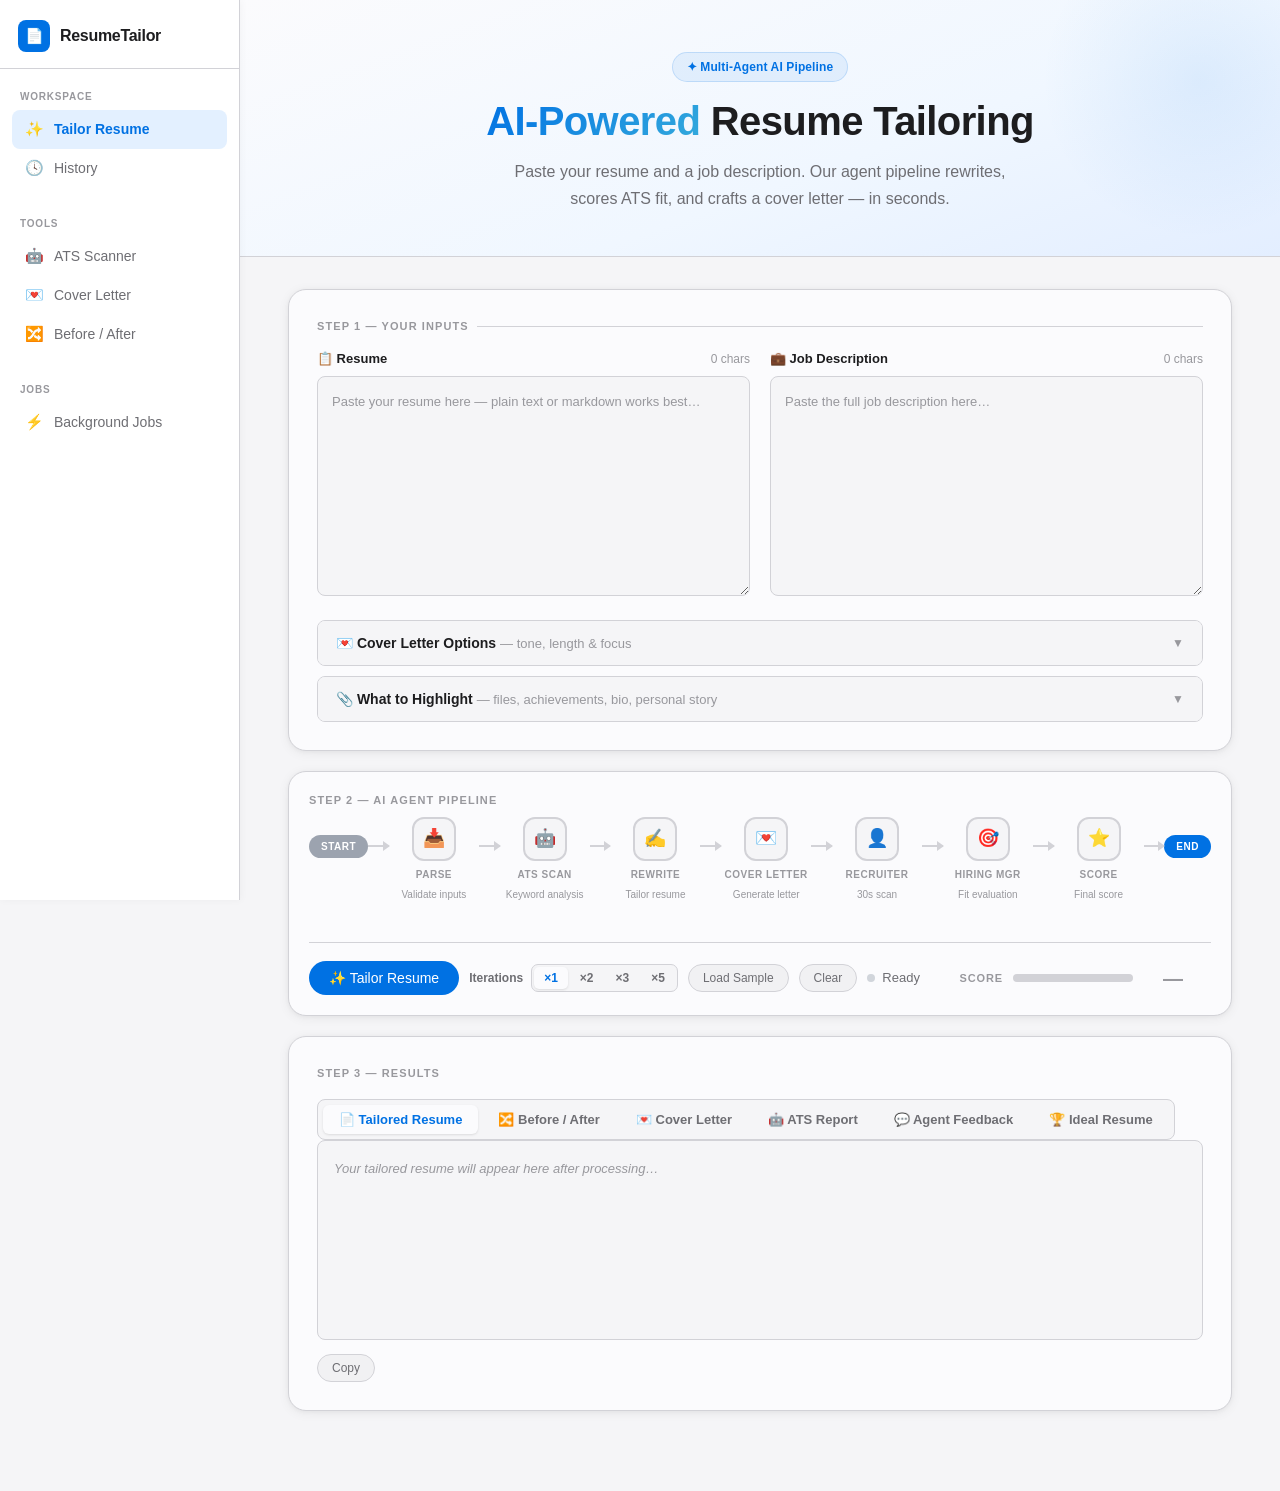
==== commit ca9c8f97: "allow muti file upload" ====
--- a/static/index.html
+++ b/static/index.html
@@ -41,8 +41,36 @@
     .accordion-trigger.open .chevron { transform: rotate(180deg); }
     .accordion-body { display: none; padding: 16px 18px; border-top: 1px solid var(--border); background: var(--white); }
     .accordion-body.open { display: block; }
-    .accordion-body textarea { min-height: 140px; }
+    .accordion-body textarea { min-height: 100px; }
     .materials-hint { font-size: 12px; color: var(--text-2); margin-bottom: 10px; line-height: 1.6; }
+
+    /* File drop zone */
+    .drop-zone {
+      border: 2px dashed var(--border); border-radius: var(--radius-sm);
+      padding: 20px; text-align: center; cursor: pointer;
+      transition: border-color .2s, background .2s; margin-bottom: 10px;
+      background: var(--surface);
+    }
+    .drop-zone:hover, .drop-zone.drag-over {
+      border-color: var(--primary); background: var(--primary-light);
+    }
+    .drop-zone-icon { font-size: 22px; margin-bottom: 6px; }
+    .drop-zone-text { font-size: 13px; color: var(--text-2); font-weight: 500; }
+    .drop-zone-sub  { font-size: 11px; color: var(--text-3); margin-top: 3px; }
+
+    /* File chips */
+    .file-chips { display: flex; flex-wrap: wrap; gap: 6px; margin-bottom: 8px; min-height: 0; }
+    .file-chip {
+      display: flex; align-items: center; gap: 5px;
+      padding: 4px 10px 4px 8px; border-radius: 999px;
+      background: var(--primary-light); border: 1.5px solid rgba(0,113,227,.2);
+      font-size: 12px; font-weight: 600; color: var(--primary);
+    }
+    .file-chip-remove {
+      background: none; border: none; cursor: pointer; color: var(--primary);
+      font-size: 14px; line-height: 1; padding: 0; opacity: .6;
+    }
+    .file-chip-remove:hover { opacity: 1; }
 
     /* Action bar */
     .action-bar { display: flex; align-items: center; gap: 14px; flex-wrap: wrap; }
@@ -456,16 +484,32 @@
       <!-- Additional materials -->
       <div class="accordion">
         <button class="accordion-trigger" id="matTrigger" onclick="toggleAccordion('matTrigger','matBody')">
-          <span>📎 What to Highlight <span style="font-weight:400;color:var(--text-3);font-size:13px;">— achievements, bio, personal story</span></span>
+          <span>📎 What to Highlight <span style="font-weight:400;color:var(--text-3);font-size:13px;">— files, achievements, bio, personal story</span></span>
           <span class="chevron">▼</span>
         </button>
         <div class="accordion-body" id="matBody">
-          <div class="chip-row" style="margin-bottom:10px;">
+
+          <!-- Drop zone -->
+          <div class="drop-zone" id="matDropZone"
+               onclick="document.getElementById('matFileInput').click()"
+               ondragover="matDragOver(event)" ondragleave="matDragLeave(event)" ondrop="matDrop(event)">
+            <div class="drop-zone-icon">📂</div>
+            <div class="drop-zone-text">Drop files here or <u>browse</u></div>
+            <div class="drop-zone-sub">Any text file (.txt, .md, .pdf text, etc.) — the AI reads them as context</div>
+          </div>
+          <input type="file" id="matFileInput" multiple accept=".txt,.md,.csv,.json,.html,.tex,.rtf" style="display:none" onchange="matFilesSelected(this.files)">
+
+          <!-- Uploaded file chips -->
+          <div class="file-chips" id="matFileChips"></div>
+
+          <!-- Quick-add chips -->
+          <div class="chip-row" style="margin-bottom:8px;">
             <button class="chip-btn" onclick="addMaterial('I led a team that reduced infrastructure costs by 40%.')">Cost reduction</button>
             <button class="chip-btn" onclick="addMaterial('I have 5 years of experience leading distributed teams across 3 time zones.')">Team leadership</button>
             <button class="chip-btn" onclick="addMaterial('My work was featured in TechCrunch and scaled to 1M users in 6 months.')">Notable achievement</button>
           </div>
-          <textarea id="materialsInput" placeholder="Add anything that helps personalize your cover letter: a short bio, career highlights, personal statement, or specific achievements…" oninput="countChars('materialsInput','matCount')"></textarea>
+
+          <textarea id="materialsInput" placeholder="Or type directly: a short bio, career highlights, personal statement, specific achievements…" oninput="updateMatCount()"></textarea>
           <div class="char-hint" id="matCount" style="margin-top:5px;">0 chars</div>
         </div>
       </div>
@@ -858,7 +902,7 @@
   function addMaterial(text) {
     const el = document.getElementById('materialsInput');
     el.value = el.value ? el.value + '\n' + text : text;
-    countChars('materialsInput', 'matCount');
+    updateMatCount();
   }
 
   function toggleSidebar() {
@@ -1050,7 +1094,7 @@
     if (_iterResumes.length > 1) {
       iterBtns.innerHTML = _iterResumes
         .sort((a, b) => a.iteration - b.iteration)
-        .map(r => `<button class="btn btn-ghost btn-sm" onclick="openPDFModal(${JSON.stringify(r.resume)}, 'Resume_Iter_${r.iteration}')">⬇ Iter ${r.iteration} PDF</button>`)
+        .map(r => `<button class="btn btn-ghost btn-sm" onclick="openPDFModal(_iterResumes.find(x=>x.iteration===${r.iteration})?.resume||'', 'Resume_Iter_${r.iteration}')">⬇ Iter ${r.iteration} PDF</button>`)
         .join('');
       iterRow.style.display = '';
     } else {
@@ -1115,7 +1159,7 @@
   async function queueAndStream() {
     const resume   = document.getElementById('resumeInput').value.trim();
     const jd       = document.getElementById('jdInput').value.trim();
-    const mats     = document.getElementById('materialsInput').value.trim();
+    const mats     = _buildMaterials();
     const clTone   = document.getElementById('clTone')?.value || 'professional';
     const clLength = document.getElementById('clLength')?.value || 'standard';
     const clEmph   = document.getElementById('emphasisInput')?.value.trim() || '';
@@ -1210,6 +1254,8 @@
       const el = document.getElementById(id);
       if (el) { el.value = ''; el.classList.remove('invalid'); }
     });
+    _matFiles = [];
+    _renderFileChips();
     const clTone = document.getElementById('clTone');
     if (clTone) clTone.value = 'professional';
     const clLen = document.getElementById('clLength');
@@ -1217,7 +1263,7 @@
     ['resumeErr','jdErr'].forEach(id => { const el = document.getElementById(id); if(el) el.textContent=''; });
     countChars('resumeInput','resumeCount');
     countChars('jdInput','jdCount');
-    countChars('materialsInput','matCount');
+    updateMatCount();
 
     document.getElementById('resumeOutput').textContent = 'Your tailored resume will appear here after processing…';
     document.getElementById('resumeOutput').classList.add('empty');
@@ -1327,6 +1373,75 @@
     if (!_idealResume) return;
     openPDFModal(_idealResume, 'Ideal_Resume');
   }
+
+  // ── Uploaded materials files ──
+  let _matFiles = [];   // [{name, content}]
+
+  function _buildMaterials() {
+    // Combine uploaded file contents + manual textarea text
+    const parts = [];
+    for (const f of _matFiles) {
+      parts.push(`=== ${f.name} ===\n${f.content}`);
+    }
+    const manual = document.getElementById('materialsInput').value.trim();
+    if (manual) parts.push(manual);
+    return parts.join('\n\n');
+  }
+
+  function updateMatCount() {
+    const total = _buildMaterials().length;
+    document.getElementById('matCount').textContent = total.toLocaleString() + ' chars';
+  }
+
+  function _renderFileChips() {
+    const container = document.getElementById('matFileChips');
+    container.innerHTML = _matFiles.map((f, i) =>
+      `<div class="file-chip">
+        <span>📄 ${f.name}</span>
+        <button class="file-chip-remove" onclick="matRemoveFile(${i})" title="Remove">✕</button>
+      </div>`
+    ).join('');
+    updateMatCount();
+  }
+
+  function matRemoveFile(idx) {
+    _matFiles.splice(idx, 1);
+    _renderFileChips();
+  }
+
+  function matReadFiles(files) {
+    for (const file of files) {
+      const reader = new FileReader();
+      reader.onload = (e) => {
+        // Avoid duplicates by name
+        _matFiles = _matFiles.filter(f => f.name !== file.name);
+        _matFiles.push({ name: file.name, content: e.target.result });
+        _renderFileChips();
+        // Auto-open accordion so user sees the chips
+        const body = document.getElementById('matBody');
+        if (!body.classList.contains('open')) toggleAccordion('matTrigger', 'matBody');
+      };
+      reader.readAsText(file);
+    }
+  }
+
+  function matFilesSelected(files) {
+    matReadFiles(Array.from(files));
+    document.getElementById('matFileInput').value = '';
+  }
+
+  function matDragOver(e) {
+    e.preventDefault();
+    document.getElementById('matDropZone').classList.add('drag-over');
+  }
+  function matDragLeave(e) {
+    document.getElementById('matDropZone').classList.remove('drag-over');
+  }
+  function matDrop(e) {
+    e.preventDefault();
+    document.getElementById('matDropZone').classList.remove('drag-over');
+    matReadFiles(Array.from(e.dataTransfer.files));
+  }
 </script>
 </body>
 </html>
